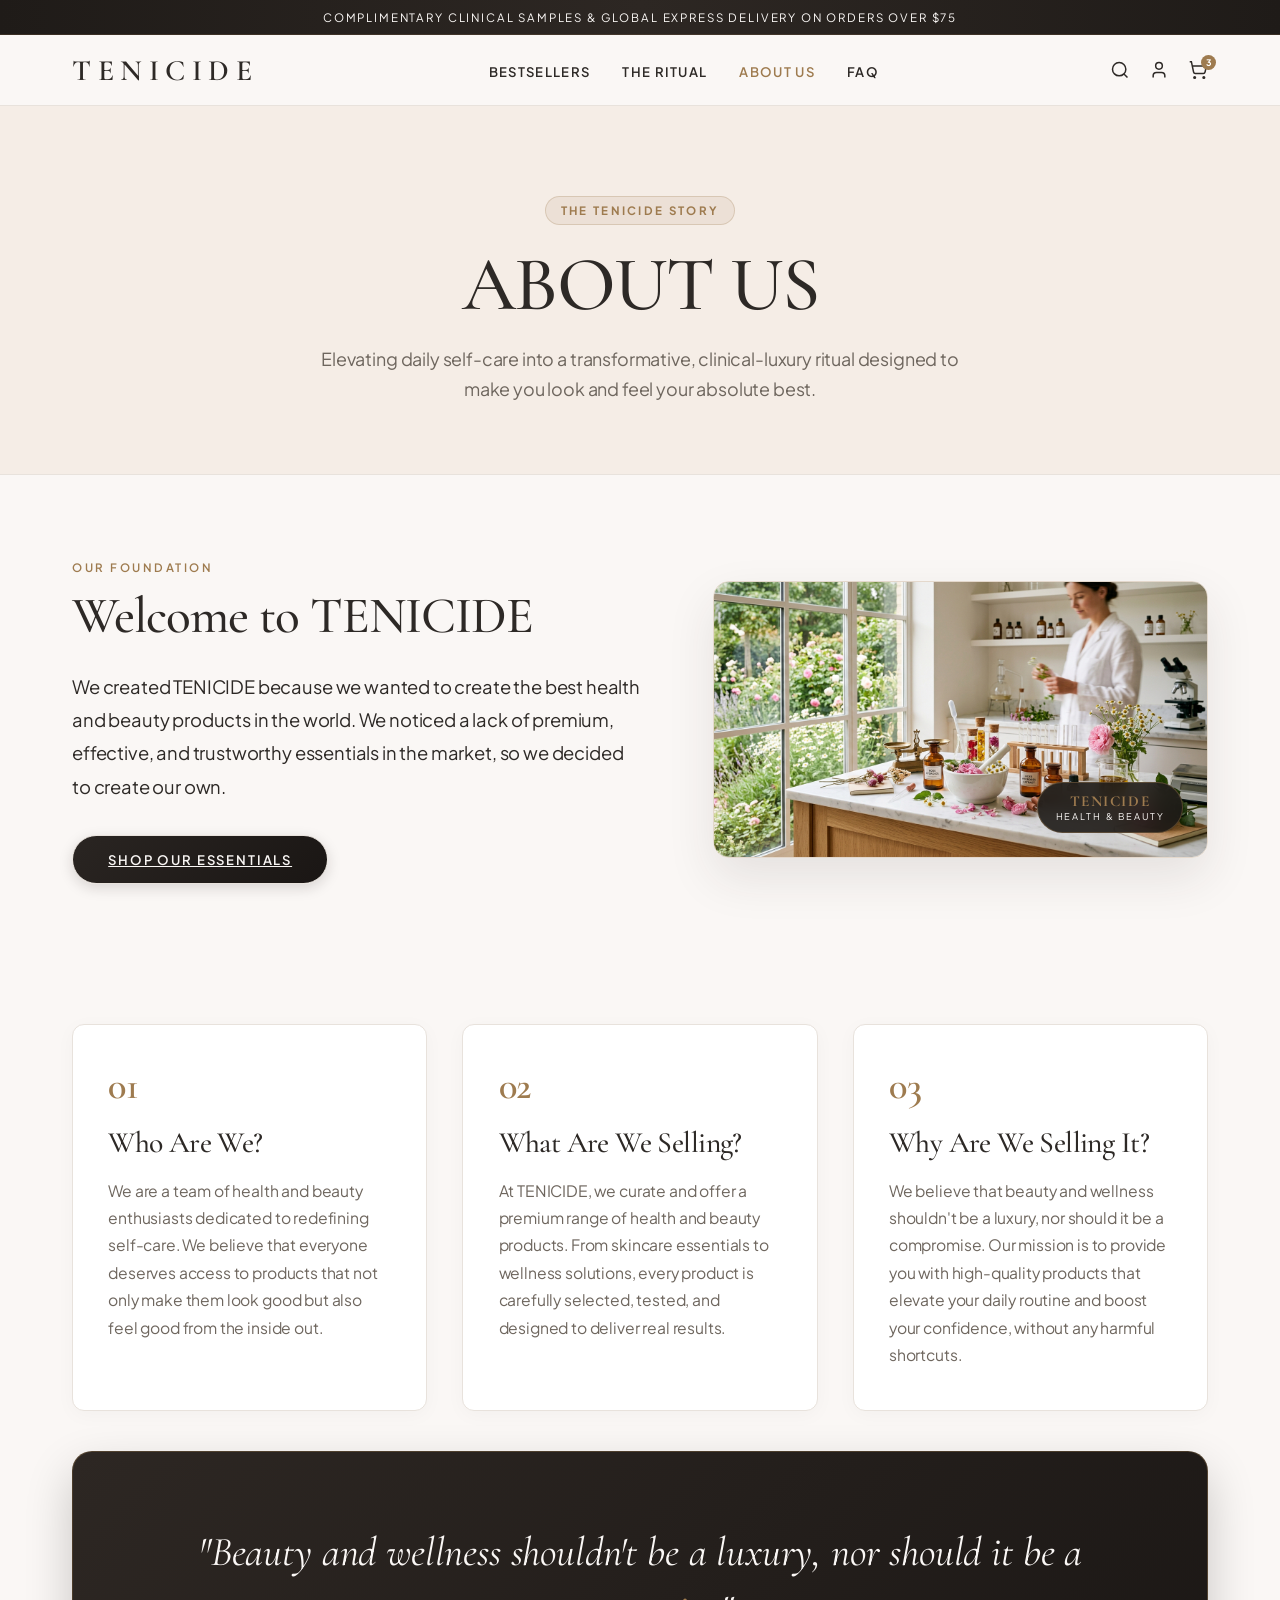
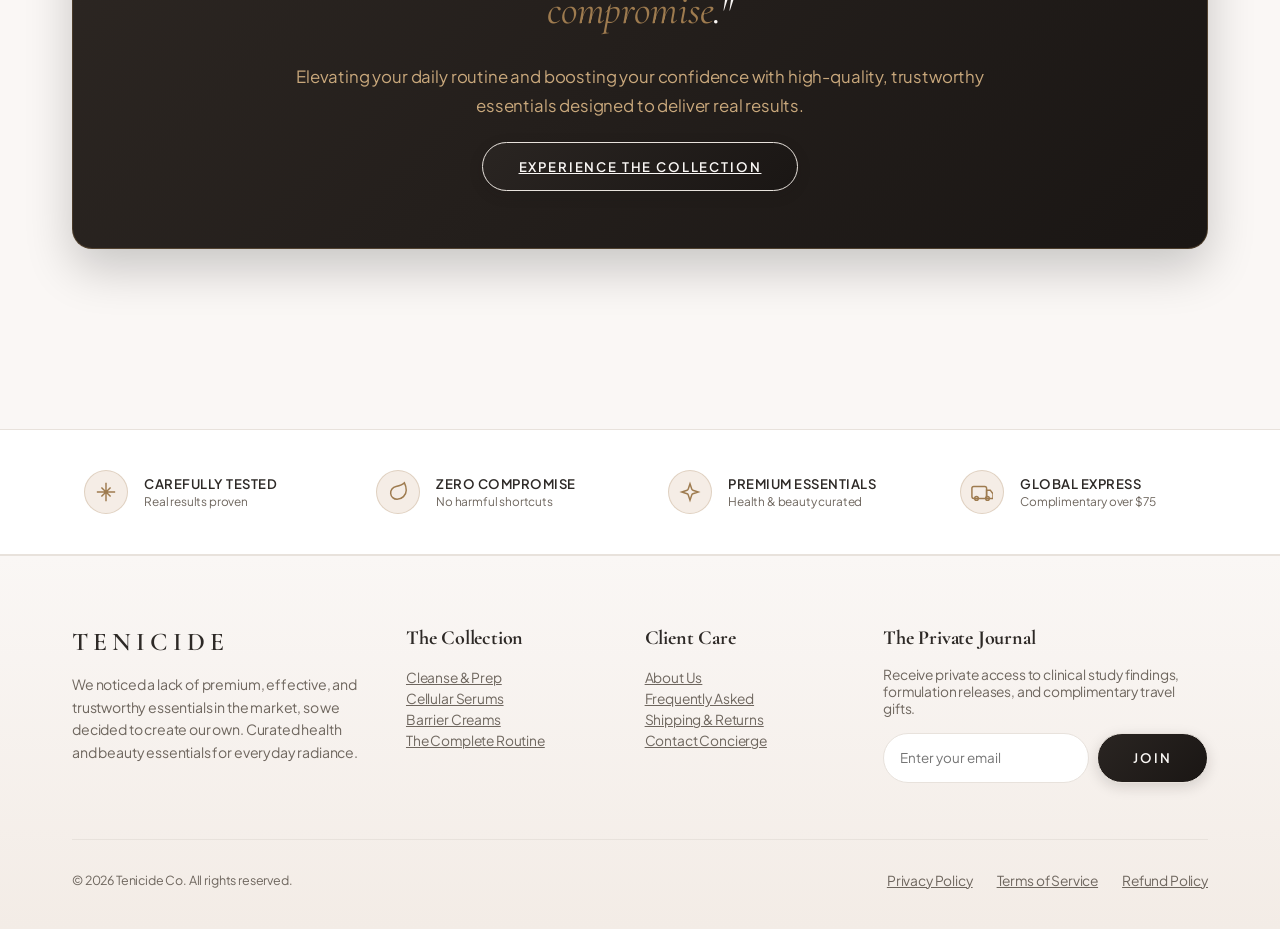
==== about.html @ ae8aa33f "feat: add dedicated About Us page and update all site links to route to About Us" ====
<!DOCTYPE html>
<html lang="en">
<head>
  <meta charset="UTF-8">
  <meta name="viewport" content="width=device-width, initial-scale=1.0">
  <title>About Us | TENICIDE - Clinical &amp; Luxury Skincare</title>
  <link rel="preconnect" href="https://fonts.googleapis.com">
  <link rel="preconnect" href="https://fonts.gstatic.com" crossorigin>
  <link href="https://fonts.googleapis.com/css2?family=Cormorant+Garamond:ital,wght@0,300;0,400;0,500;0,600;0,700;1,400;1,600&family=Plus+Jakarta+Sans:wght@300;400;500;600;700&display=swap" rel="stylesheet">
  <link rel="stylesheet" href="assets/luxury-skin-beauty.css">
  <style>
    *, *::before, *::after { box-sizing: border-box; margin: 0; }
    body { font-family: var(--lx-font-body); color: var(--lx-text-primary); background: #FAF7F5; -webkit-font-smoothing: antialiased; }
    .page-width { max-width: 1200px; margin: 0 auto; padding: 0 2rem; }
    .text-center { text-align: center; }

    /* Announcement */
    .announcement { background: linear-gradient(90deg, #1F1B18 0%, #2D2723 50%, #1F1B18 100%); color: #FAF7F5; text-align: center; font-family: var(--lx-font-body); font-size: 0.72rem; letter-spacing: 0.16em; text-transform: uppercase; padding: 0.6rem 1rem; border-bottom: 1px solid rgba(158,123,79,0.2); }

    /* Header */
    .header { background: rgba(250,247,245,0.98); backdrop-filter: blur(12px); border-bottom: 1px solid var(--lx-border-subtle); padding: 1.1rem 0; position: sticky; top: 0; z-index: 100; }
    .header__inner { display: flex; justify-content: space-between; align-items: center; }
    .header__logo { font-family: var(--lx-font-heading); font-size: 1.85rem; font-weight: 600; letter-spacing: 0.22em; color: var(--lx-text-primary); text-decoration: none; }
    .header__nav { display: flex; gap: 2rem; list-style: none; padding: 0; }
    .header__link { font-family: var(--lx-font-body); font-size: 0.82rem; font-weight: 600; letter-spacing: 0.1em; text-transform: uppercase; color: var(--lx-text-primary); text-decoration: none; transition: color 0.2s; }
    .header__link:hover, .header__link.active { color: var(--lx-gold-primary); }
    .header__icons { display: flex; align-items: center; gap: 1.2rem; }
    .icon-btn { background: none; border: none; cursor: pointer; color: var(--lx-text-primary); display: flex; align-items: center; position: relative; }
    .cart-count { position: absolute; top: -5px; right: -8px; background: var(--lx-gold-primary); color: #fff; font-size: 9px; font-weight: 700; width: 15px; height: 15px; border-radius: 50%; display: flex; align-items: center; justify-content: center; }

    /* Page Hero */
    .about-hero { background: #F5EDE6; padding: 90px 0 70px; border-bottom: 1px solid var(--lx-border-subtle); text-align: center; }
    .about-hero__kicker { display: inline-flex; align-items: center; gap: 0.5rem; padding: 0.35rem 0.95rem; background: rgba(158,123,79,0.1); border: 1px solid rgba(158,123,79,0.25); border-radius: 9999px; margin-bottom: 1.25rem; }
    .about-hero__kicker-text { font-family: var(--lx-font-body); font-size: 0.72rem; font-weight: 700; letter-spacing: 0.2em; text-transform: uppercase; color: var(--lx-gold-primary); }
    .about-hero__title { font-family: var(--lx-font-heading); font-size: clamp(3rem, 6vw, 4.8rem); font-weight: 500; letter-spacing: 0.04em; text-transform: uppercase; color: var(--lx-text-primary); line-height: 1.05; margin-bottom: 1.2rem; }
    .about-hero__sub { font-family: var(--lx-font-body); font-size: 1.12rem; line-height: 1.65; color: var(--lx-text-secondary); max-width: 680px; margin: 0 auto; }

    /* Welcome Section */
    .welcome-section { padding: 80px 0; background: #FAF7F5; }
    .welcome-grid { display: grid; grid-template-columns: 1.15fr 1fr; gap: 4.5rem; align-items: center; }
    .welcome__heading { font-family: var(--lx-font-heading); font-size: clamp(2.2rem, 4vw, 3.2rem); font-weight: 500; color: var(--lx-text-primary); margin-bottom: 1.5rem; line-height: 1.15; }
    .welcome__lead { font-family: var(--lx-font-body); font-size: 1.15rem; line-height: 1.8; color: var(--lx-text-primary); margin-bottom: 1.5rem; font-weight: 400; }
    .welcome__img-frame { border-radius: 16px; overflow: hidden; box-shadow: 0 20px 48px rgba(45,41,38,0.1); border: 1px solid rgba(158,123,79,0.25); position: relative; }
    .welcome__img { width: 100%; height: auto; display: block; object-fit: cover; }
    .welcome__badge { position: absolute; bottom: 1.5rem; right: 1.5rem; background: rgba(31,27,24,0.9); backdrop-filter: blur(8px); color: #FAF7F5; padding: 0.6rem 1.1rem; border-radius: 9999px; border: 1px solid rgba(158,123,79,0.4); text-align: center; }
    .welcome__badge-title { font-family: var(--lx-font-heading); font-size: 0.95rem; font-weight: 700; color: var(--lx-gold-primary); letter-spacing: 0.1em; }
    .welcome__badge-sub { font-size: 0.58rem; letter-spacing: 0.2em; text-transform: uppercase; }

    /* Core Story Pillars */
    .story-section { padding: 60px 0 90px; background: #FAF7F5; }
    .story-cards { display: grid; grid-template-columns: repeat(3, 1fr); gap: 2.2rem; }
    .story-card { background: #FFFFFF; border: 1px solid var(--lx-border-subtle); border-radius: 12px; padding: 2.6rem 2.2rem; box-shadow: 0 4px 20px rgba(45,41,38,0.03); transition: all 0.35s cubic-bezier(0.16,1,0.3,1); display: flex; flex-direction: column; }
    .story-card:hover { transform: translateY(-6px); box-shadow: 0 16px 36px rgba(45,41,38,0.08); border-color: rgba(158,123,79,0.4); }
    .story-card__num { font-family: var(--lx-font-heading); font-size: 2.4rem; font-weight: 600; color: var(--lx-gold-primary); line-height: 1; margin-bottom: 1.25rem; }
    .story-card__title { font-family: var(--lx-font-heading); font-size: 1.85rem; font-weight: 500; color: var(--lx-text-primary); margin-bottom: 1rem; line-height: 1.2; }
    .story-card__body { font-family: var(--lx-font-body); font-size: 0.98rem; line-height: 1.75; color: var(--lx-text-secondary); flex-grow: 1; }

    /* Mission Statement Banner */
    .mission-banner { background: linear-gradient(135deg, #2D2723 0%, #1A1614 100%); color: #FAF7F5; padding: 4.5rem 3rem; border-radius: 20px; border: 1px solid rgba(158,123,79,0.35); box-shadow: 0 20px 48px rgba(0,0,0,0.2); margin: 40px auto 90px; max-width: 1200px; text-align: center; }
    .mission-banner__quote { font-family: var(--lx-font-heading); font-size: clamp(1.8rem, 3.2vw, 2.6rem); font-style: italic; line-height: 1.4; color: #FAF7F5; margin-bottom: 1.5rem; max-width: 900px; margin-left: auto; margin-right: auto; }
    .mission-banner__quote span { color: var(--lx-gold-primary); }
    .mission-banner__desc { font-family: var(--lx-font-body); font-size: 1.05rem; line-height: 1.7; color: #C9A87C; max-width: 750px; margin: 0 auto 2.2rem; }

    /* Trust Section */
    .trust-section { background: #FFF; border-top: 1px solid var(--lx-border-subtle); border-bottom: 1px solid var(--lx-border-subtle); padding: 32px 0; }
    .trust-grid { display: grid; grid-template-columns: repeat(4, 1fr); gap: 2rem; }
    .trust-item { display: flex; align-items: center; gap: 1rem; padding: 0.5rem 0.75rem; }
    .trust-icon { flex-shrink: 0; width: 44px; height: 44px; border-radius: 50%; background: var(--lx-bg-blush); border: 1px solid rgba(158,123,79,0.25); display: flex; align-items: center; justify-content: center; color: var(--lx-gold-primary); }
    .trust-title { font-family: var(--lx-font-body); font-size: 0.82rem; font-weight: 600; letter-spacing: 0.04em; text-transform: uppercase; color: var(--lx-text-primary); margin: 0 0 0.15rem; }
    .trust-sub { font-family: var(--lx-font-body); font-size: 0.74rem; color: var(--lx-text-secondary); margin: 0; line-height: 1.35; }

    /* Footer */
    .site-footer { background: linear-gradient(180deg, #FAF7F5 0%, #F3ECE6 100%); border-top: 1px solid var(--lx-border-subtle); padding: 70px 0 40px; }
    .footer-grid { display: grid; grid-template-columns: 1.5fr 1fr 1fr 1.5fr; gap: 3rem; margin-bottom: 3.5rem; }
    .footer-bottom { border-top: 1px solid var(--lx-border-subtle); padding-top: 2rem; display: flex; justify-content: space-between; align-items: center; font-size: 0.78rem; color: var(--lx-text-secondary); }

    @media (max-width: 989px) {
      .welcome-grid { grid-template-columns: 1fr; gap: 2.5rem; }
      .story-cards { grid-template-columns: 1fr; }
      .trust-grid { grid-template-columns: repeat(2, 1fr); }
      .footer-grid { grid-template-columns: 1fr 1fr; }
      .mission-banner { padding: 3rem 1.5rem; }
    }
  </style>
</head>
<body>
  <!-- Announcement -->
  <div class="announcement">Complimentary Clinical Samples &amp; Global Express Delivery on Orders Over $75</div>

  <!-- Header -->
  <header class="header">
    <div class="page-width header__inner">
      <a href="/" class="header__logo">TENICIDE</a>
      <ul class="header__nav">
        <li><a href="/#view-homepage" class="header__link">Bestsellers</a></li>
        <li><a href="/#view-homepage" class="header__link">The Ritual</a></li>
        <li><a href="/about" class="header__link active">About Us</a></li>
        <li><a href="/#view-faq" class="header__link">FAQ</a></li>
      </ul>
      <div class="header__icons">
        <a href="/" class="icon-btn" title="Search"><svg width="20" height="20" viewBox="0 0 24 24" fill="none" stroke="currentColor" stroke-width="1.8"><circle cx="11" cy="11" r="8"/><path d="m21 21-4.3-4.3"/></svg></a>
        <a href="/" class="icon-btn" title="Account"><svg width="20" height="20" viewBox="0 0 24 24" fill="none" stroke="currentColor" stroke-width="1.8"><path d="M19 21v-2a4 4 0 0 0-4-4H9a4 4 0 0 0-4 4v2"/><circle cx="12" cy="7" r="4"/></svg></a>
        <a href="/" class="icon-btn" title="Cart"><svg width="20" height="20" viewBox="0 0 24 24" fill="none" stroke="currentColor" stroke-width="1.8"><circle cx="8" cy="21" r="1"/><circle cx="19" cy="21" r="1"/><path d="M2.05 2.05h2l2.66 12.42a2 2 0 0 0 2 1.58h9.78a2 2 0 0 0 1.95-1.57l1.65-7.43H5.12"/></svg><span class="cart-count">3</span></a>
      </div>
    </div>
  </header>

  <main>
    <!-- Hero Section -->
    <section class="about-hero">
      <div class="page-width">
        <div class="about-hero__kicker">
          <span class="about-hero__kicker-text">The Tenicide Story</span>
        </div>
        <h1 class="about-hero__title">ABOUT US</h1>
        <p class="about-hero__sub">Elevating daily self-care into a transformative, clinical-luxury ritual designed to make you look and feel your absolute best.</p>
      </div>
    </section>

    <!-- Welcome Section -->
    <section class="welcome-section">
      <div class="page-width">
        <div class="welcome-grid">
          <div>
            <span class="luxury-kicker" style="margin-bottom:0.8rem;">OUR FOUNDATION</span>
            <h2 class="welcome__heading">Welcome to TENICIDE</h2>
            <p class="welcome__lead">We created TENICIDE because we wanted to create the best health and beauty products in the world. We noticed a lack of premium, effective, and trustworthy essentials in the market, so we decided to create our own.</p>
            <div style="display:flex;gap:1rem;margin-top:2rem;">
              <a href="/#view-homepage" class="button-primary">Shop Our Essentials</a>
            </div>
          </div>
          <div>
            <div class="welcome__img-frame">
              <img src="assets/editorial-about-story.jpg" alt="TENICIDE Botanical &amp; Health Formulation Lab" class="welcome__img">
              <div class="welcome__badge">
                <div class="welcome__badge-title">TENICIDE</div>
                <div class="welcome__badge-sub">HEALTH &amp; BEAUTY</div>
              </div>
            </div>
          </div>
        </div>
      </div>
    </section>

    <!-- 3 Core Questions Section: Who Are We, What Are We Selling, Why Are We Selling It -->
    <section class="story-section">
      <div class="page-width">
        <div class="story-cards">
          <!-- Card 1: Who Are We? -->
          <div class="story-card">
            <div class="story-card__num">01</div>
            <h2 class="story-card__title">Who Are We?</h2>
            <p class="story-card__body">We are a team of health and beauty enthusiasts dedicated to redefining self-care. We believe that everyone deserves access to products that not only make them look good but also feel good from the inside out.</p>
          </div>

          <!-- Card 2: What Are We Selling? -->
          <div class="story-card">
            <div class="story-card__num">02</div>
            <h2 class="story-card__title">What Are We Selling?</h2>
            <p class="story-card__body">At TENICIDE, we curate and offer a premium range of health and beauty products. From skincare essentials to wellness solutions, every product is carefully selected, tested, and designed to deliver real results.</p>
          </div>

          <!-- Card 3: Why Are We Selling It? -->
          <div class="story-card">
            <div class="story-card__num">03</div>
            <h2 class="story-card__title">Why Are We Selling It?</h2>
            <p class="story-card__body">We believe that beauty and wellness shouldn't be a luxury, nor should it be a compromise. Our mission is to provide you with high-quality products that elevate your daily routine and boost your confidence, without any harmful shortcuts.</p>
          </div>
        </div>

        <!-- Mission Banner -->
        <div class="mission-banner">
          <blockquote class="mission-banner__quote">"Beauty and wellness shouldn't be a luxury, nor should it be a <span>compromise</span>."</blockquote>
          <p class="mission-banner__desc">Elevating your daily routine and boosting your confidence with high-quality, trustworthy essentials designed to deliver real results.</p>
          <a href="/#view-homepage" class="button-primary">Experience The Collection</a>
        </div>
      </div>
    </section>

    <!-- Trust Badges -->
    <section class="trust-section">
      <div class="page-width">
        <div class="trust-grid">
          <div class="trust-item"><div class="trust-icon"><svg width="22" height="22" viewBox="0 0 24 24" fill="none" stroke="currentColor" stroke-width="1.6"><path d="M12 2v20M2 12h20M7 7l10 10M17 7L7 17"/></svg></div><div><h4 class="trust-title">Carefully Tested</h4><p class="trust-sub">Real results proven</p></div></div>
          <div class="trust-item"><div class="trust-icon"><svg width="22" height="22" viewBox="0 0 24 24" fill="none" stroke="currentColor" stroke-width="1.6"><path d="M11 20A7 7 0 0 1 9.8 6.1C15.5 5 17 4.48 19 2c1 2 2 4.18 2 8 0 5.5-4.78 10-10 10Z"/></svg></div><div><h4 class="trust-title">Zero Compromise</h4><p class="trust-sub">No harmful shortcuts</p></div></div>
          <div class="trust-item"><div class="trust-icon"><svg width="22" height="22" viewBox="0 0 24 24" fill="none" stroke="currentColor" stroke-width="1.6"><path d="m12 3-1.912 5.813a2 2 0 0 1-1.275 1.275L3 12l5.813 1.912a2 2 0 0 1 1.275 1.275L12 21l1.912-5.813a2 2 0 0 1 1.275-1.275L21 12l-5.813-1.912a2 2 0 0 1-1.275-1.275L12 3Z"/></svg></div><div><h4 class="trust-title">Premium Essentials</h4><p class="trust-sub">Health &amp; beauty curated</p></div></div>
          <div class="trust-item"><div class="trust-icon"><svg width="22" height="22" viewBox="0 0 24 24" fill="none" stroke="currentColor" stroke-width="1.6"><rect width="16" height="13" x="1" y="6" rx="2"/><path d="M17 10h4l3 4v5h-7v-9z"/><circle cx="6" cy="19" r="2"/><circle cx="18" cy="19" r="2"/></svg></div><div><h4 class="trust-title">Global Express</h4><p class="trust-sub">Complimentary over $75</p></div></div>
        </div>
      </div>
    </section>
  </main>

  <!-- Footer -->
  <footer class="site-footer">
    <div class="page-width">
      <div class="footer-grid">
        <div>
          <span style="font-family:var(--lx-font-heading);font-size:1.6rem;letter-spacing:0.2em;font-weight:600;color:var(--lx-text-primary);">TENICIDE</span>
          <p style="font-size:0.88rem;color:var(--lx-text-secondary);line-height:1.6;margin-top:1rem;">We noticed a lack of premium, effective, and trustworthy essentials in the market, so we decided to create our own. Curated health and beauty essentials for everyday radiance.</p>
        </div>
        <div>
          <h4 class="footer__heading">The Collection</h4>
          <p><a href="/#view-homepage" class="footer__link">Cleanse &amp; Prep</a></p>
          <p><a href="/#view-homepage" class="footer__link">Cellular Serums</a></p>
          <p><a href="/#view-homepage" class="footer__link">Barrier Creams</a></p>
          <p><a href="/#view-homepage" class="footer__link">The Complete Routine</a></p>
        </div>
        <div>
          <h4 class="footer__heading">Client Care</h4>
          <p><a href="/about" class="footer__link">About Us</a></p>
          <p><a href="/#view-faq" class="footer__link">Frequently Asked</a></p>
          <p><a href="/#view-faq" class="footer__link">Shipping &amp; Returns</a></p>
          <p><a href="/#view-faq" class="footer__link">Contact Concierge</a></p>
        </div>
        <div>
          <h4 class="footer__heading">The Private Journal</h4>
          <p style="font-size:0.86rem;color:var(--lx-text-secondary);margin-bottom:1rem;">Receive private access to clinical study findings, formulation releases, and complimentary travel gifts.</p>
          <div style="display:flex;gap:0.5rem;">
            <input type="email" placeholder="Enter your email" style="padding:0.75rem 1rem;border:1px solid var(--lx-border-subtle);border-radius:9999px;flex-grow:1;font-family:var(--lx-font-body);font-size:0.84rem;background:#fff;">
            <button class="button-primary" style="padding:0.75rem 1.4rem;">Join</button>
          </div>
        </div>
      </div>
      <div class="footer-bottom">
        <div>&copy; 2026 Tenicide Co. All rights reserved.</div>
        <div style="display:flex;gap:1.5rem;">
          <a href="#" class="footer__link">Privacy Policy</a>
          <a href="#" class="footer__link">Terms of Service</a>
          <a href="#" class="footer__link">Refund Policy</a>
        </div>
      </div>
    </div>
  </footer>
</body>
</html>
---- assets/luxury-skin-beauty.css ----
/* ==========================================================================
   TENICIDE LUXURY SKIN & BEAUTY DESIGN SYSTEM
   Inspired by SkinCeuticals, Augustinus Bader & Huda Beauty
   ========================================================================== */

@import url('https://fonts.googleapis.com/css2?family=Cormorant+Garamond:ital,wght@0,300;0,400;0,500;0,600;0,700;1,400;1,600&family=Plus+Jakarta+Sans:wght@300;400;500;600;700&display=swap');

:root {
  /* Luxury Color Palette Tokens */
  --lx-bg-cream: #FAF7F5;
  --lx-bg-surface: #FFFFFF;
  --lx-bg-blush: #F5EDE6;
  --lx-bg-dark: #1F1B18;
  --lx-text-primary: #2D2926;
  --lx-text-secondary: #6E665E;
  --lx-text-muted: #9E948C;
  --lx-text-light: #FDFBF7;
  
  /* Gold & Metallic Accents */
  --lx-gold-primary: #9E7B4F;
  --lx-gold-light: #C9A87C;
  --lx-gold-glow: rgba(179, 143, 95, 0.18);
  --lx-gold-border: rgba(158, 123, 79, 0.24);
  --lx-rose-accent: #D4A89A;
  --lx-rose-soft: #F2E4DE;
  
  /* Borders & Dividers */
  --lx-border-subtle: #E8E2DC;
  --lx-border-divider: rgba(45, 41, 38, 0.08);
  
  /* Radii & Shadows */
  --lx-radius-sm: 4px;
  --lx-radius-md: 8px;
  --lx-radius-lg: 16px;
  --lx-radius-pill: 9999px;
  --lx-shadow-subtle: 0 4px 20px rgba(45, 41, 38, 0.04);
  --lx-shadow-hover: 0 12px 36px rgba(45, 41, 38, 0.08);
  --lx-shadow-gold: 0 8px 24px rgba(158, 123, 79, 0.15);

  /* Typography */
  --lx-font-heading: 'Cormorant Garamond', Garamond, Georgia, serif;
  --lx-font-body: 'Plus Jakarta Sans', -apple-system, BlinkMacSystemFont, 'Segoe UI', Roboto, sans-serif;
  
  /* Transitions */
  --lx-transition: all 0.35s cubic-bezier(0.16, 1, 0.3, 1);
}

/* Base Body Overrides for Luxury Feel */
body {
  background-color: var(--lx-bg-cream) !important;
  color: var(--lx-text-primary) !important;
  font-family: var(--lx-font-body) !important;
  -webkit-font-smoothing: antialiased;
  -moz-osx-font-smoothing: grayscale;
  letter-spacing: -0.01em;
}

/* Headings Typography */
h1, h2, h3, .h1, .h2, .h3,
.luxury-heading,
.header__heading,
.product-card__title,
.featured-collection__title,
.hero__heading {
  font-family: var(--lx-font-heading) !important;
  font-weight: 500 !important;
  letter-spacing: -0.02em !important;
  color: var(--lx-text-primary);
}

/* Elegant Subheading / Kicker / Overline */
.luxury-kicker,
.kicker,
.subheading-luxury {
  font-family: var(--lx-font-body);
  font-size: 0.72rem;
  font-weight: 600;
  text-transform: uppercase;
  letter-spacing: 0.22em;
  color: var(--lx-gold-primary);
  display: inline-block;
  margin-bottom: 0.85rem;
}

/* Primary Luxury Buttons */
.button-primary,
.button--primary,
.btn-primary,
button.button:not(.button-secondary):not(.button-tertiary) {
  background: linear-gradient(135deg, #2A2522 0%, #1A1614 100%) !important;
  color: #FAF7F5 !important;
  border: 1px solid var(--lx-border-subtle) !important;
  border-radius: var(--lx-radius-pill) !important;
  font-family: var(--lx-font-body) !important;
  font-size: 0.82rem !important;
  font-weight: 600 !important;
  letter-spacing: 0.14em !important;
  text-transform: uppercase !important;
  padding: 0.95rem 2.2rem !important;
  transition: var(--lx-transition) !important;
  box-shadow: 0 4px 14px rgba(26, 22, 20, 0.15) !important;
}

.button-primary:hover,
.button--primary:hover,
.btn-primary:hover,
button.button:not(.button-secondary):not(.button-tertiary):hover {
  background: linear-gradient(135deg, var(--lx-gold-primary) 0%, #7E5F3B 100%) !important;
  color: #FFFFFF !important;
  border-color: var(--lx-gold-primary) !important;
  transform: translateY(-2px);
  box-shadow: var(--lx-shadow-gold) !important;
}

/* Secondary Gold Outline Buttons */
.button-secondary,
.button--secondary,
.btn-secondary {
  background: transparent !important;
  color: var(--lx-text-primary) !important;
  border: 1px solid var(--lx-gold-primary) !important;
  border-radius: var(--lx-radius-pill) !important;
  font-family: var(--lx-font-body) !important;
  font-size: 0.82rem !important;
  font-weight: 600 !important;
  letter-spacing: 0.14em !important;
  text-transform: uppercase !important;
  padding: 0.95rem 2.2rem !important;
  transition: var(--lx-transition) !important;
}

.button-secondary:hover,
.button--secondary:hover,
.btn-secondary:hover {
  background: var(--lx-gold-primary) !important;
  color: #FFFFFF !important;
  transform: translateY(-2px);
  box-shadow: var(--lx-shadow-gold) !important;
}

/* Header Elevation */
header-component,
.header {
  background-color: rgba(250, 247, 245, 0.96) !important;
  backdrop-filter: blur(12px) !important;
  -webkit-backdrop-filter: blur(12px) !important;
  border-bottom: 1px solid var(--lx-border-subtle) !important;
  transition: var(--lx-transition);
}

.header__menu-item,
.menu-link {
  font-family: var(--lx-font-body) !important;
  font-size: 0.86rem !important;
  font-weight: 500 !important;
  letter-spacing: 0.05em !important;
  color: var(--lx-text-primary) !important;
  transition: var(--lx-transition) !important;
}

.header__menu-item:hover,
.menu-link:hover {
  color: var(--lx-gold-primary) !important;
}

/* Announcement Bar Luxury Styling */
.announcement-bar,
[id^="shopify-section-announcement"] {
  background: linear-gradient(90deg, #1F1B18 0%, #2D2723 50%, #1F1B18 100%) !important;
  color: #FAF7F5 !important;
  border-bottom: 1px solid rgba(179, 143, 95, 0.2) !important;
  font-family: var(--lx-font-body) !important;
  font-size: 0.74rem !important;
  letter-spacing: 0.16em !important;
  text-transform: uppercase !important;
  padding: 0.6rem 1rem !important;
}

.announcement-bar a {
  color: var(--lx-gold-light) !important;
  text-decoration: underline !important;
  text-underline-offset: 3px !important;
}

/* Global Container & Card Refinements */
.card,
.product-card,
.product-card-wrapper {
  border-radius: var(--lx-radius-md) !important;
  background-color: var(--lx-bg-surface);
  transition: var(--lx-transition);
}

/* Badges & Pills */
.badge,
.product-badge {
  font-family: var(--lx-font-body) !important;
  font-size: 0.68rem !important;
  font-weight: 600 !important;
  letter-spacing: 0.12em !important;
  text-transform: uppercase !important;
  border-radius: var(--lx-radius-pill) !important;
  padding: 0.35rem 0.85rem !important;
}

.badge--sale,
.badge[data-sale] {
  background-color: var(--lx-gold-primary) !important;
  color: #FFFFFF !important;
}

.badge--sold-out {
  background-color: var(--lx-bg-blush) !important;
  color: var(--lx-text-secondary) !important;
  border: 1px solid var(--lx-border-subtle) !important;
}

/* Star Rating Gold Accent */
.star-rating,
.rating-stars,
.luxury-stars {
  color: #C69237;
  letter-spacing: 2px;
  font-size: 0.95rem;
}

/* Footer Elevation */
footer,
.footer-section,
#shopify-section-footer {
  background: linear-gradient(180deg, #FAF7F5 0%, #F3ECE6 100%) !important;
  border-top: 1px solid var(--lx-border-subtle) !important;
  color: var(--lx-text-primary);
}

.footer__heading {
  font-family: var(--lx-font-heading) !important;
  font-size: 1.25rem !important;
  letter-spacing: -0.01em !important;
  color: var(--lx-text-primary) !important;
  margin-bottom: 1rem !important;
}

.footer__link {
  font-size: 0.86rem !important;
  color: var(--lx-text-secondary) !important;
  transition: var(--lx-transition) !important;
}

.footer__link:hover {
  color: var(--lx-gold-primary) !important;
  padding-left: 3px;
}

/* Editorial Glassmorphic Panels */
.glass-luxury-panel {
  background: rgba(255, 255, 255, 0.88);
  backdrop-filter: blur(16px);
  -webkit-backdrop-filter: blur(16px);
  border: 1px solid rgba(255, 255, 255, 0.7);
  box-shadow: var(--lx-shadow-subtle);
  border-radius: var(--lx-radius-lg);
}

/* Smooth Scroll Reveal Animations */
.fade-in-up {
  opacity: 0;
  transform: translateY(24px);
  transition: opacity 0.7s cubic-bezier(0.16, 1, 0.3, 1), transform 0.7s cubic-bezier(0.16, 1, 0.3, 1);
}

.fade-in-up.is-visible {
  opacity: 1;
  transform: translateY(0);
}
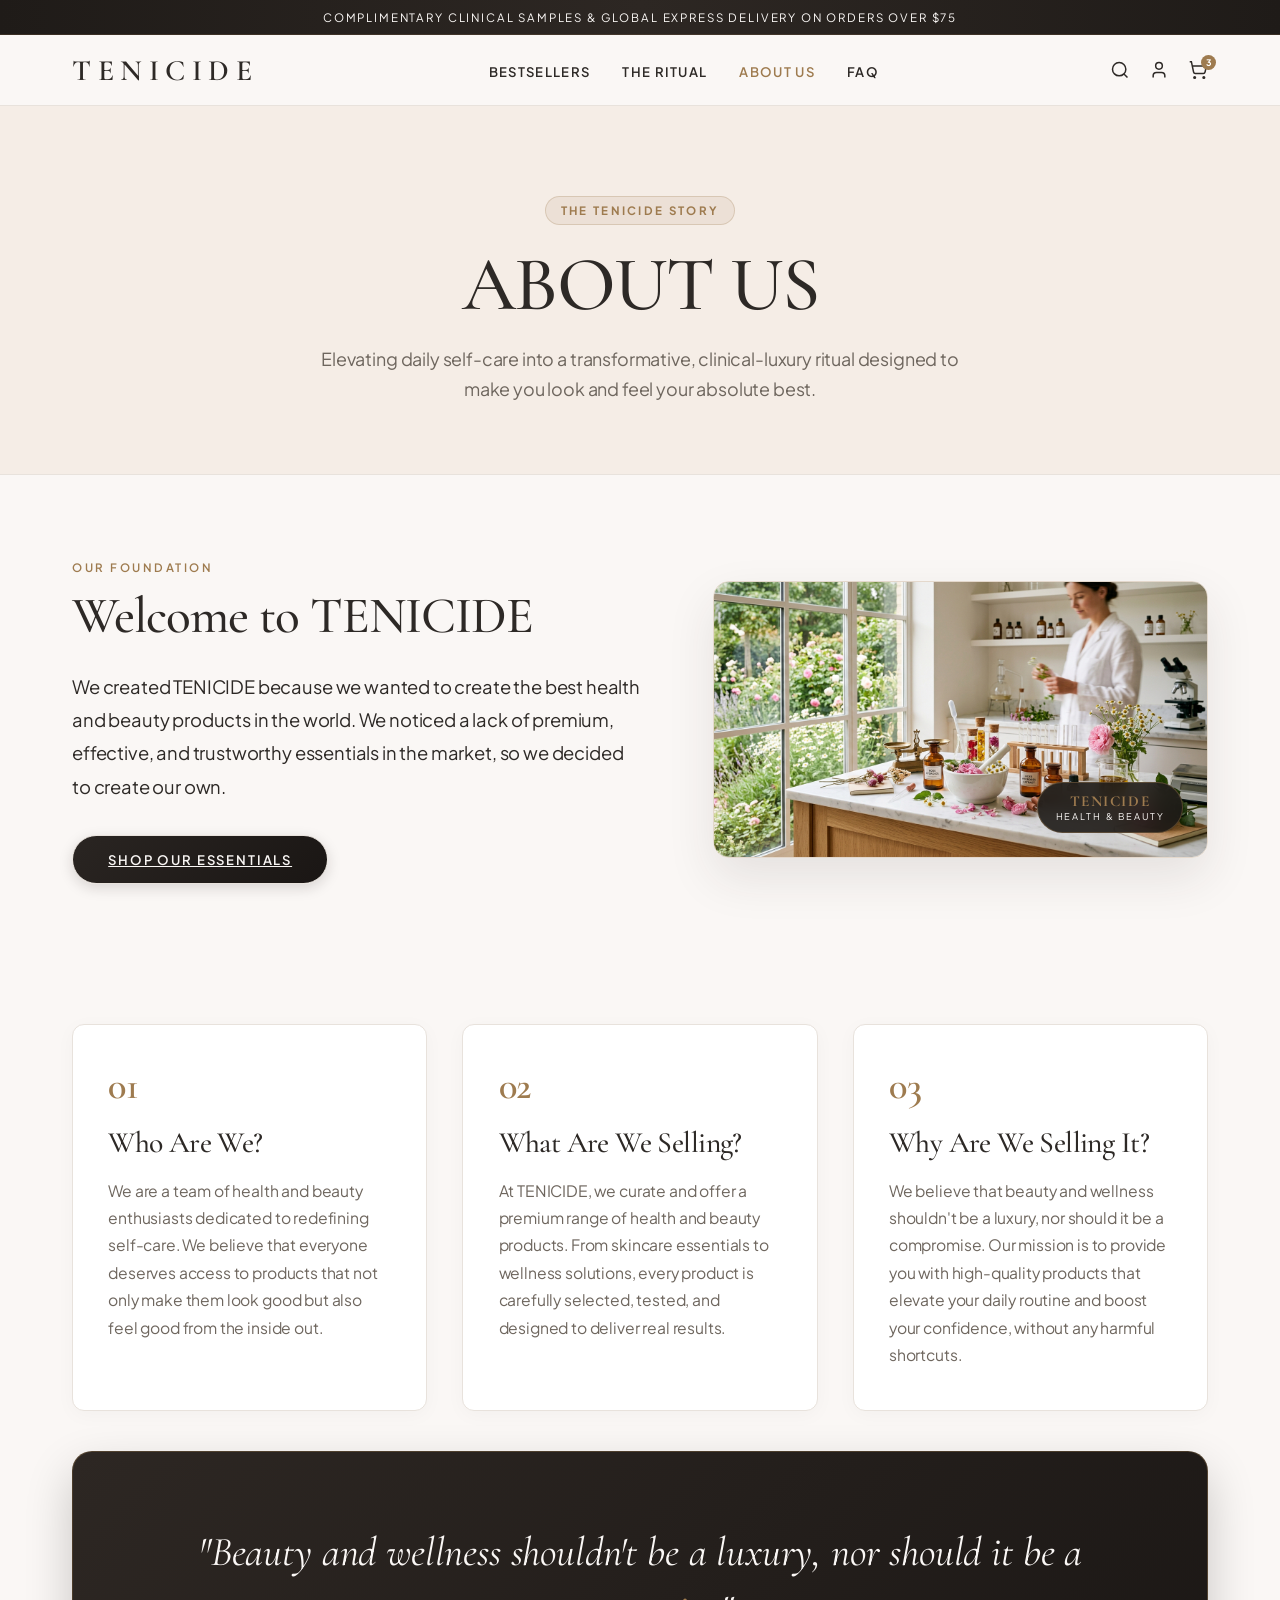
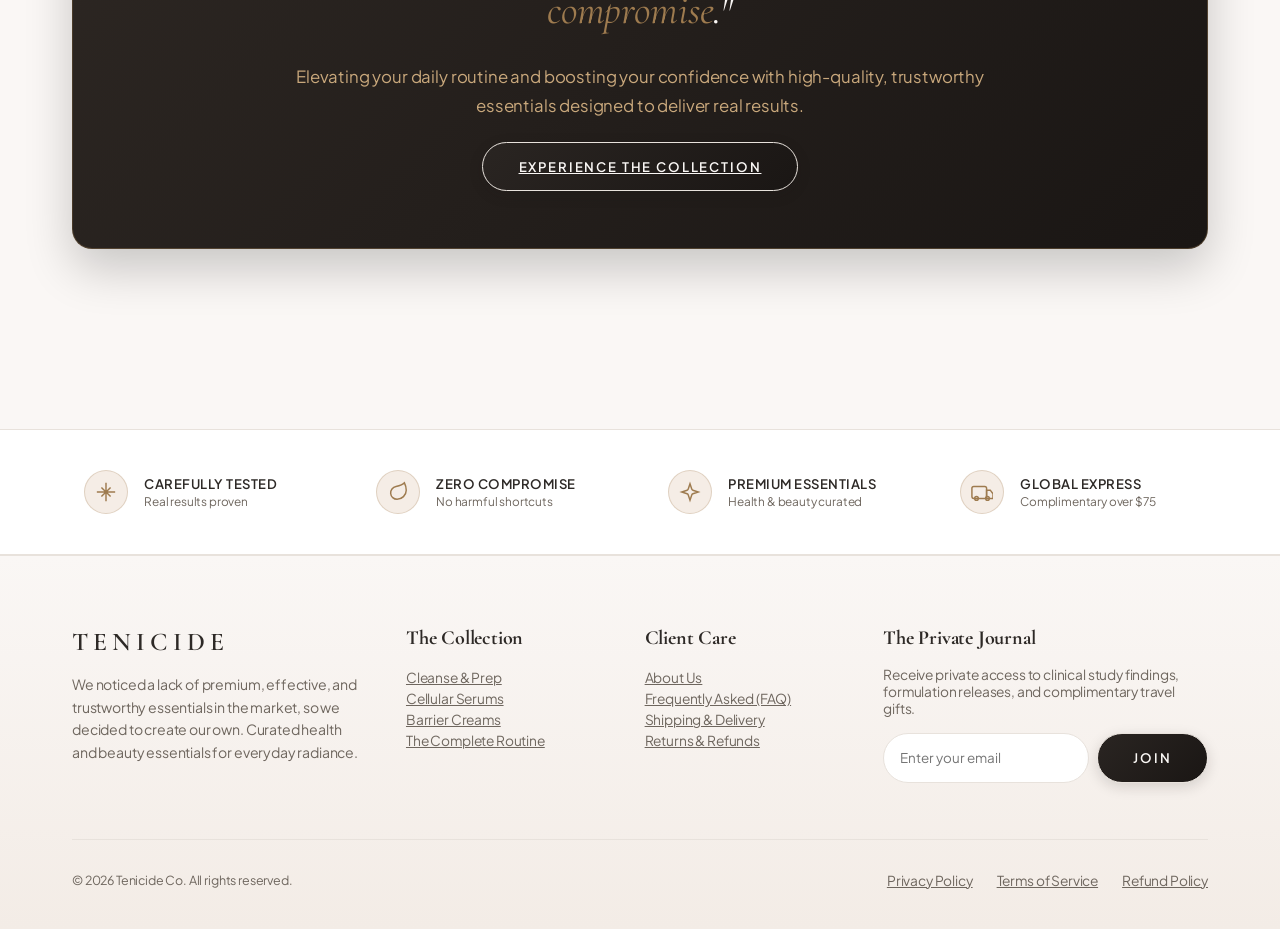
==== commit 839e31ec: "feat: add dedicated FAQ page with 12 questions and update all FAQ links across the site" ====
--- a/about.html
+++ b/about.html
@@ -95,7 +95,7 @@
         <li><a href="/#view-homepage" class="header__link">Bestsellers</a></li>
         <li><a href="/#view-homepage" class="header__link">The Ritual</a></li>
         <li><a href="/about" class="header__link active">About Us</a></li>
-        <li><a href="/#view-faq" class="header__link">FAQ</a></li>
+        <li><a href="/faq" class="header__link">FAQ</a></li>
       </ul>
       <div class="header__icons">
         <a href="/" class="icon-btn" title="Search"><svg width="20" height="20" viewBox="0 0 24 24" fill="none" stroke="currentColor" stroke-width="1.8"><circle cx="11" cy="11" r="8"/><path d="m21 21-4.3-4.3"/></svg></a>
@@ -208,9 +208,9 @@
         <div>
           <h4 class="footer__heading">Client Care</h4>
           <p><a href="/about" class="footer__link">About Us</a></p>
-          <p><a href="/#view-faq" class="footer__link">Frequently Asked</a></p>
-          <p><a href="/#view-faq" class="footer__link">Shipping &amp; Returns</a></p>
-          <p><a href="/#view-faq" class="footer__link">Contact Concierge</a></p>
+          <p><a href="/faq" class="footer__link">Frequently Asked (FAQ)</a></p>
+          <p><a href="/faq" class="footer__link">Shipping &amp; Delivery</a></p>
+          <p><a href="/faq" class="footer__link">Returns &amp; Refunds</a></p>
         </div>
         <div>
           <h4 class="footer__heading">The Private Journal</h4>
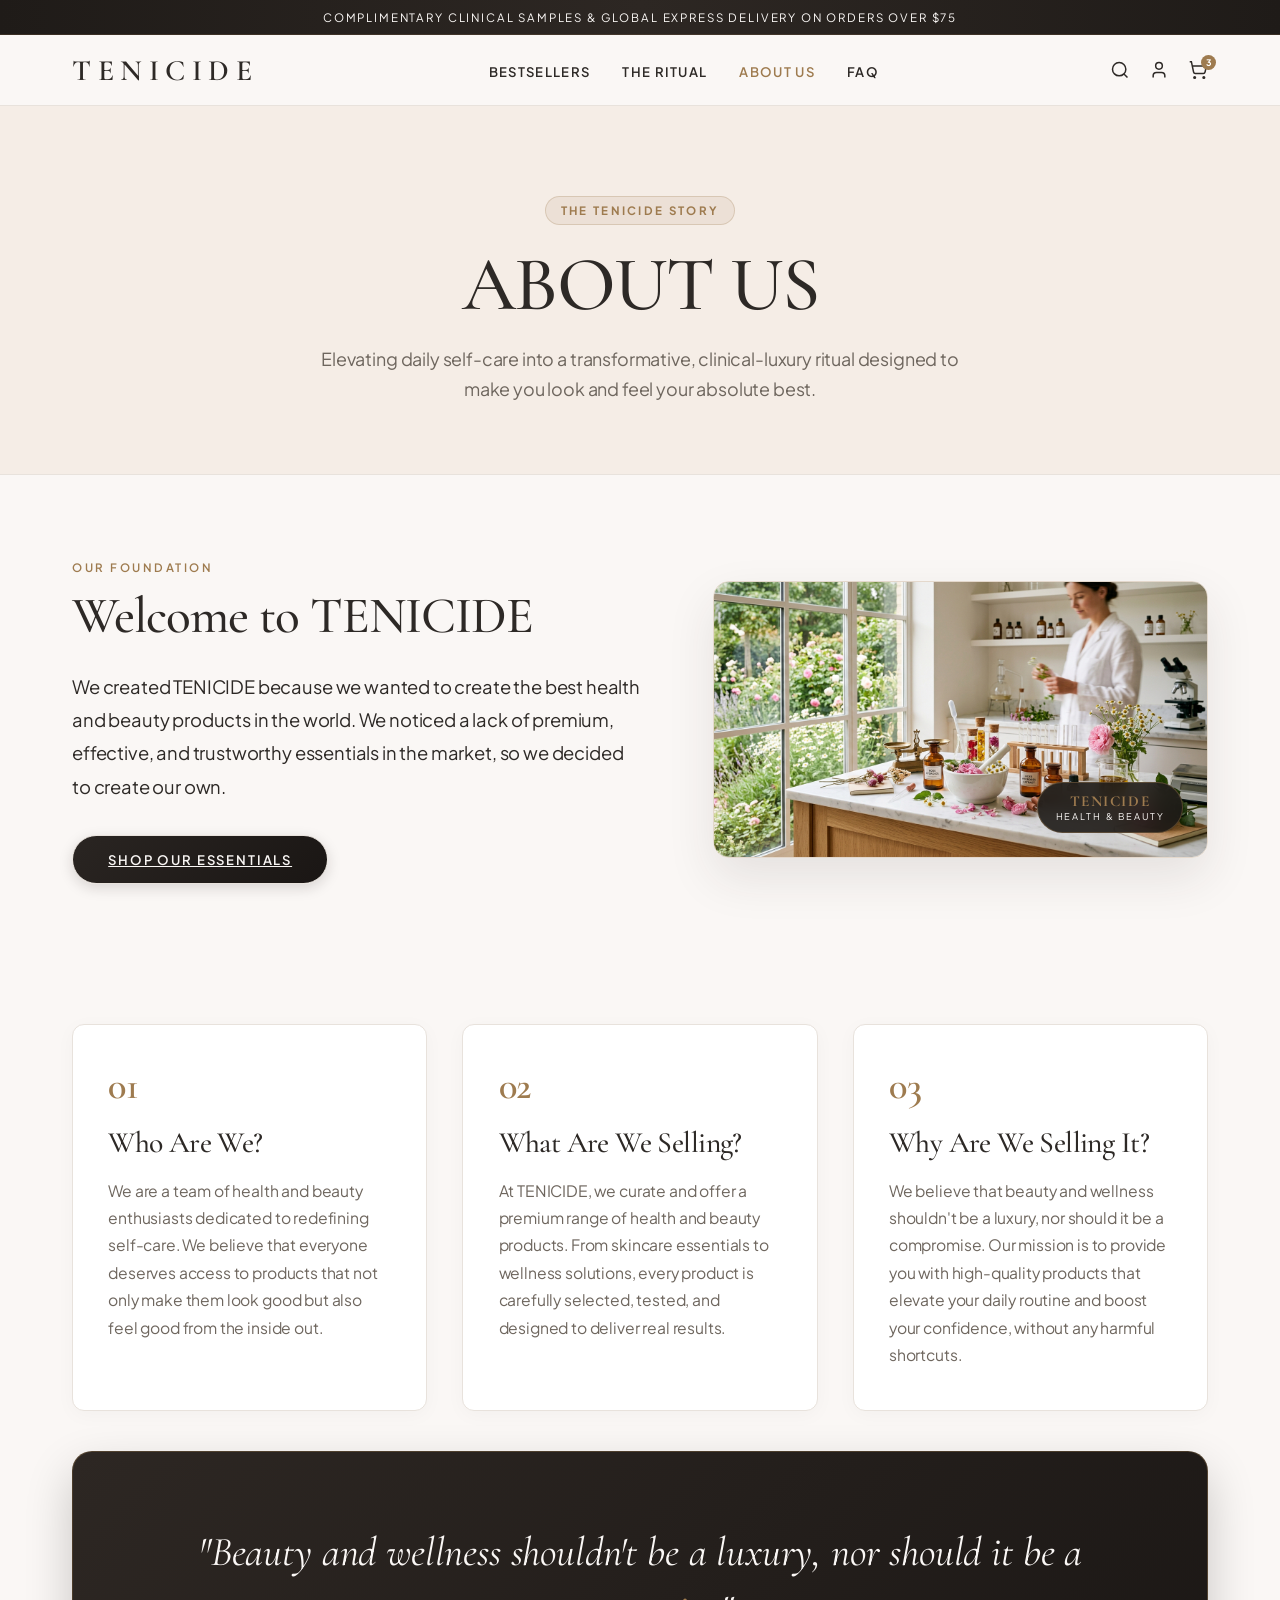
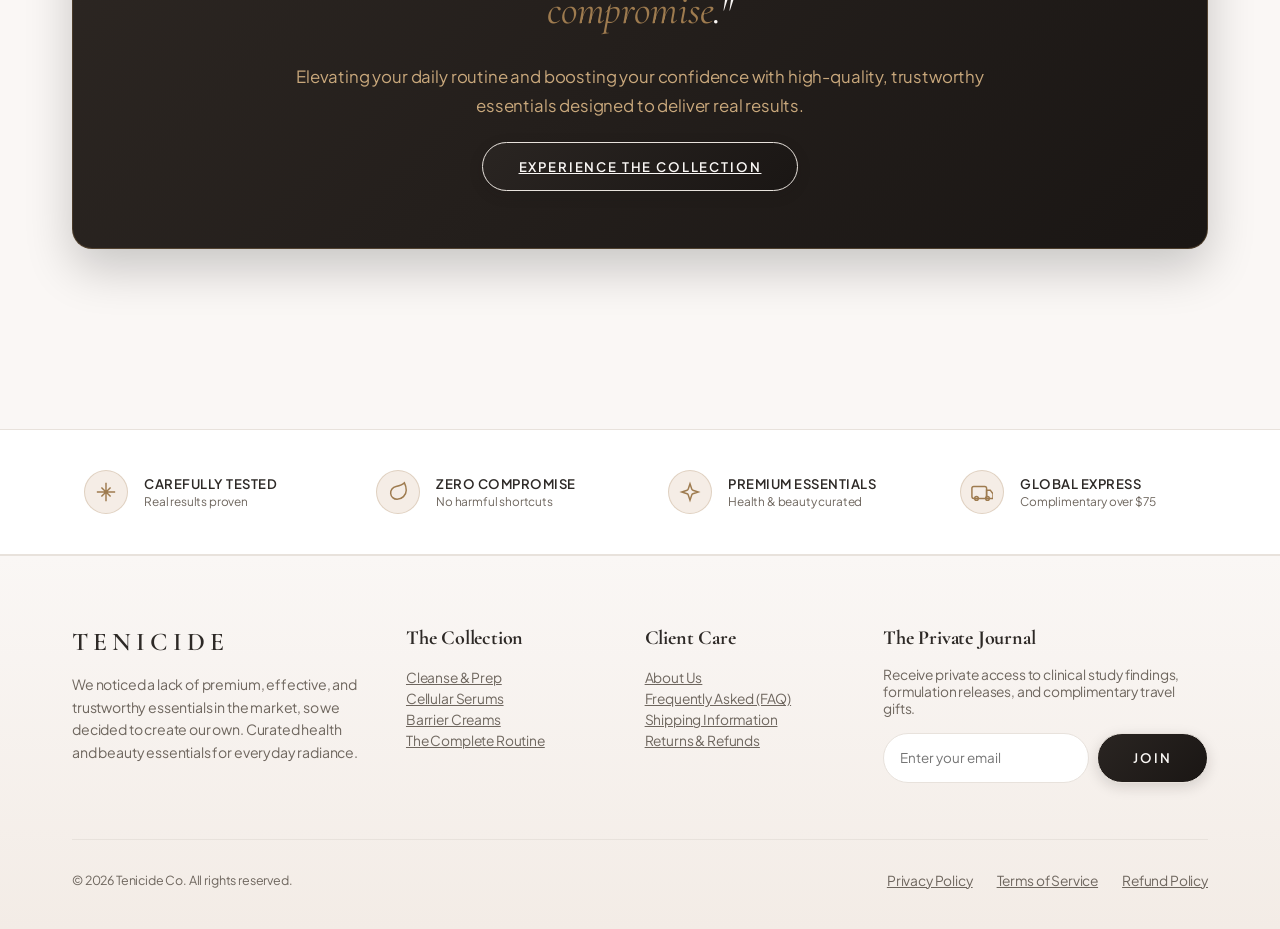
==== commit bf52f12c: "feat: add dedicated shipping page and update shipping links" ====
--- a/about.html
+++ b/about.html
@@ -209,7 +209,7 @@
           <h4 class="footer__heading">Client Care</h4>
           <p><a href="/about" class="footer__link">About Us</a></p>
           <p><a href="/faq" class="footer__link">Frequently Asked (FAQ)</a></p>
-          <p><a href="/faq" class="footer__link">Shipping &amp; Delivery</a></p>
+          <p><a href="/shipping" class="footer__link">Shipping Information</a></p>
           <p><a href="/faq" class="footer__link">Returns &amp; Refunds</a></p>
         </div>
         <div>
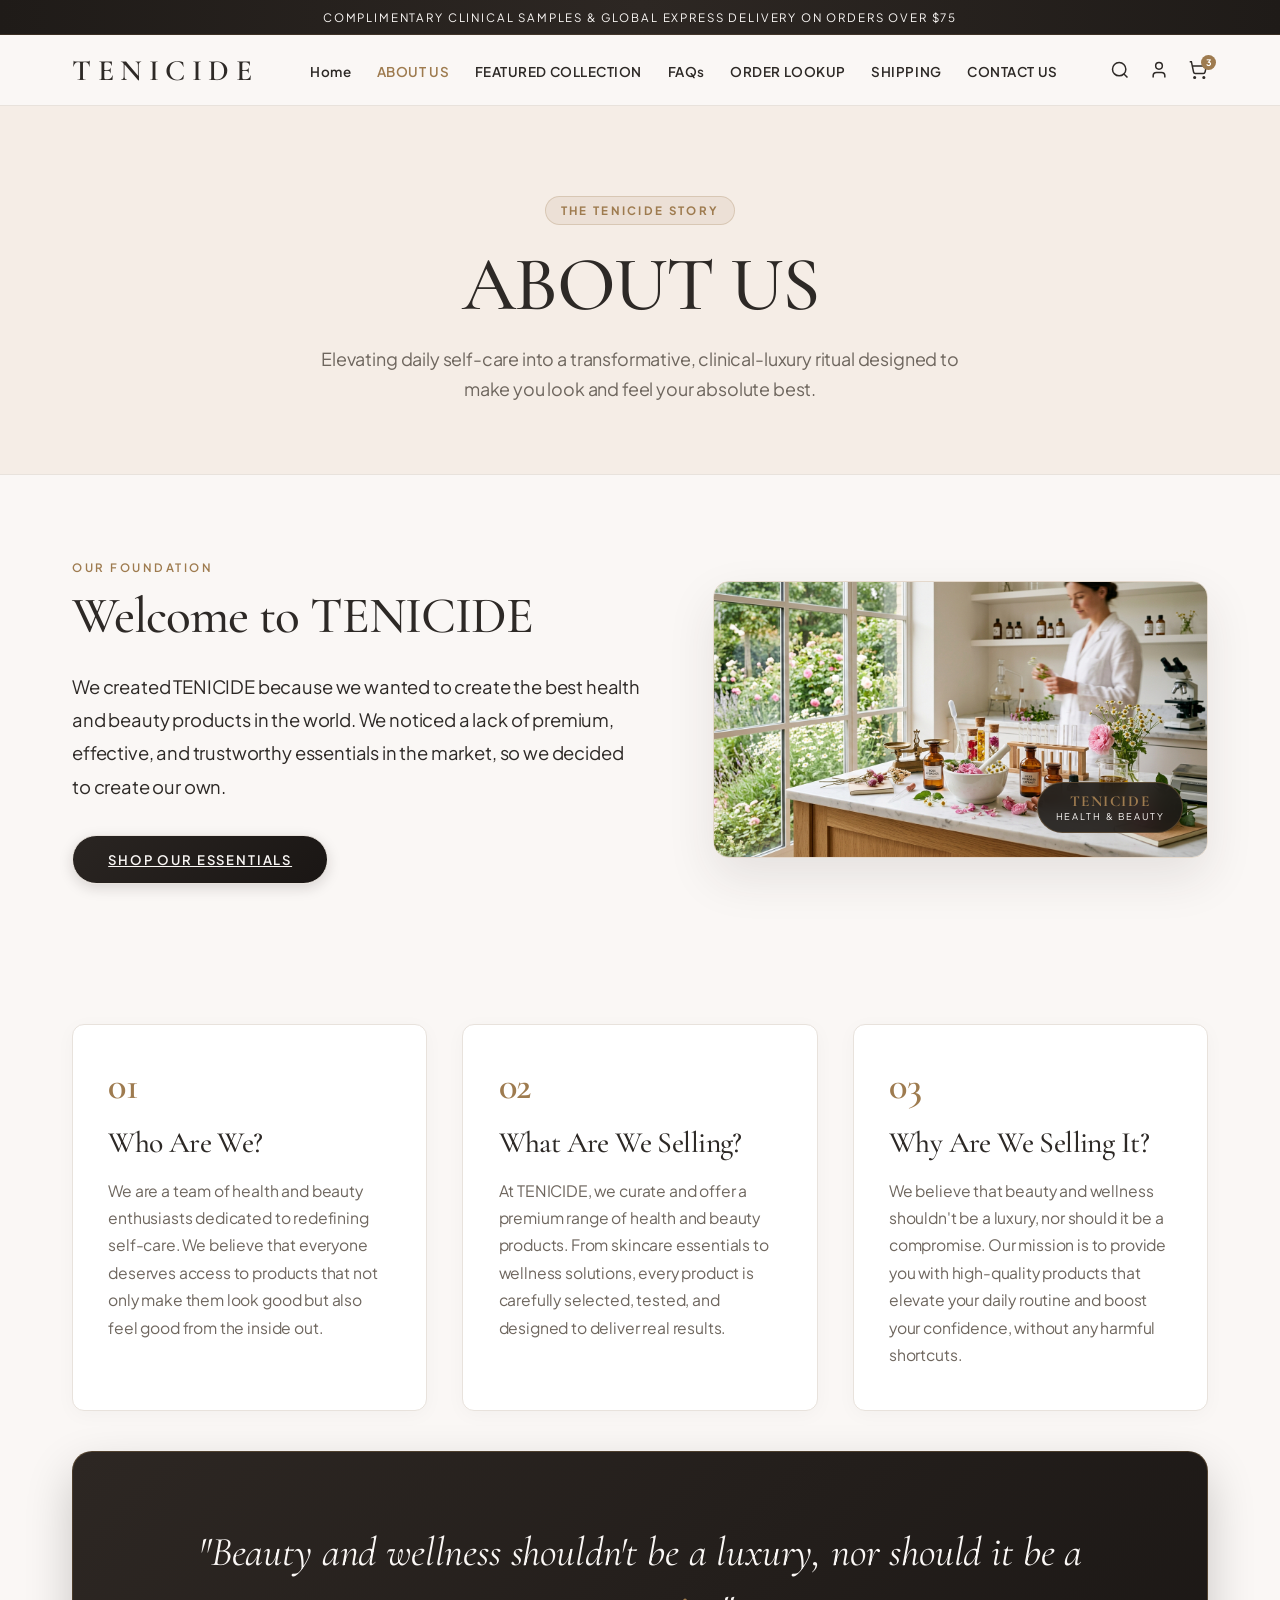
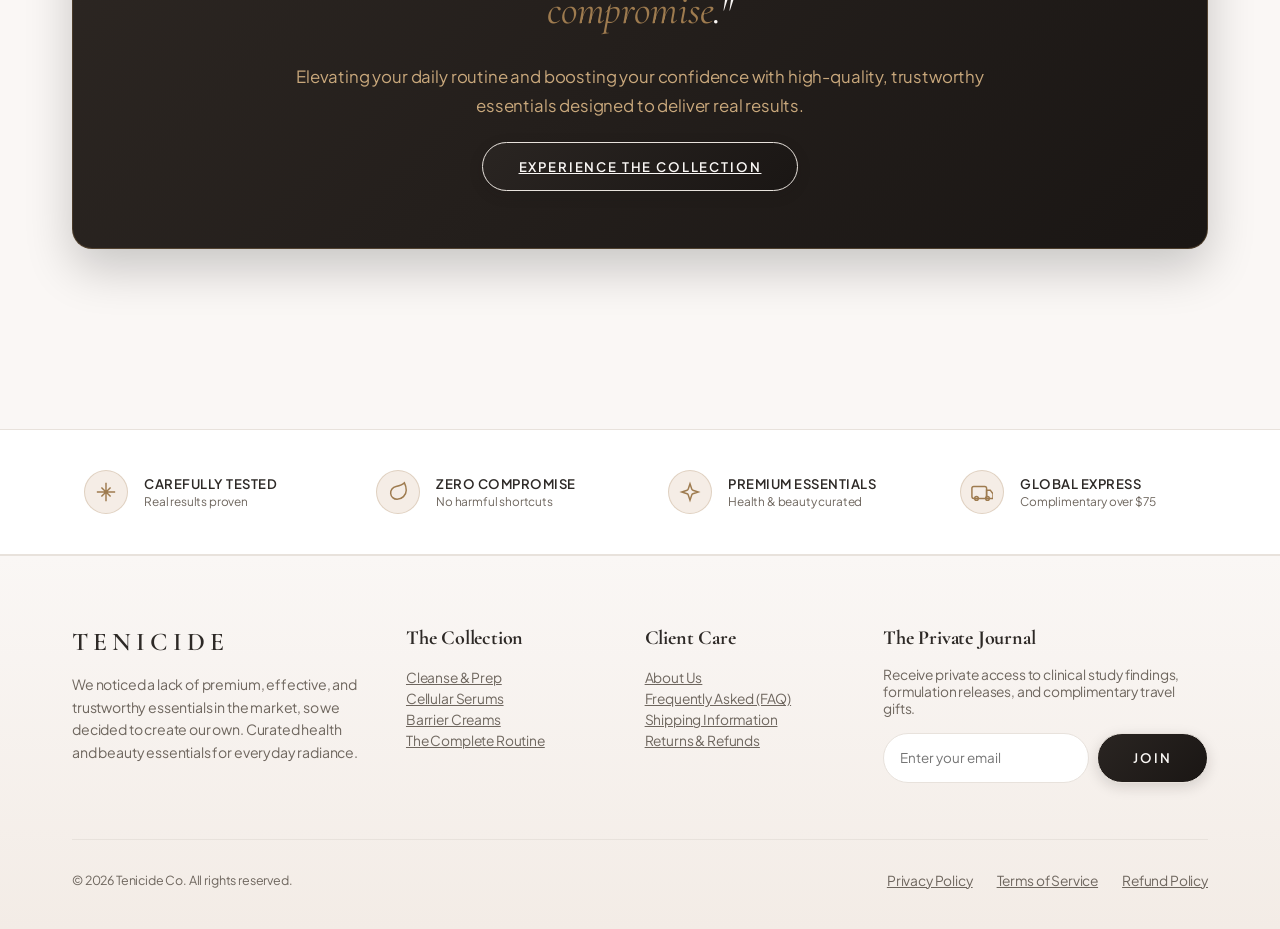
==== commit ff38925f: "feat: update navigation header to Home, ABOUT US, FEATURED COLLECTION, FAQs, ORDER LOOKUP, SHIPPING," ====
--- a/about.html
+++ b/about.html
@@ -21,8 +21,8 @@
     .header { background: rgba(250,247,245,0.98); backdrop-filter: blur(12px); border-bottom: 1px solid var(--lx-border-subtle); padding: 1.1rem 0; position: sticky; top: 0; z-index: 100; }
     .header__inner { display: flex; justify-content: space-between; align-items: center; }
     .header__logo { font-family: var(--lx-font-heading); font-size: 1.85rem; font-weight: 600; letter-spacing: 0.22em; color: var(--lx-text-primary); text-decoration: none; }
-    .header__nav { display: flex; gap: 2rem; list-style: none; padding: 0; }
-    .header__link { font-family: var(--lx-font-body); font-size: 0.82rem; font-weight: 600; letter-spacing: 0.1em; text-transform: uppercase; color: var(--lx-text-primary); text-decoration: none; transition: color 0.2s; }
+    .header__nav { display: flex; gap: 1.6rem; list-style: none; padding: 0; align-items: center; }
+    .header__link { font-family: var(--lx-font-body); font-size: 0.84rem; font-weight: 600; letter-spacing: 0.04em; text-transform: none; color: var(--lx-text-primary); text-decoration: none; transition: color 0.2s; white-space: nowrap; }
     .header__link:hover, .header__link.active { color: var(--lx-gold-primary); }
     .header__icons { display: flex; align-items: center; gap: 1.2rem; }
     .icon-btn { background: none; border: none; cursor: pointer; color: var(--lx-text-primary); display: flex; align-items: center; position: relative; }
@@ -80,6 +80,8 @@
       .trust-grid { grid-template-columns: repeat(2, 1fr); }
       .footer-grid { grid-template-columns: 1fr 1fr; }
       .mission-banner { padding: 3rem 1.5rem; }
+      .header__inner { flex-wrap: wrap; gap: 0.8rem; justify-content: space-between; }
+      .header__nav { order: 3; width: 100%; overflow-x: auto; padding: 0.5rem 0; gap: 1.2rem; }
     }
   </style>
 </head>
@@ -92,10 +94,13 @@
     <div class="page-width header__inner">
       <a href="/" class="header__logo">TENICIDE</a>
       <ul class="header__nav">
-        <li><a href="/#view-homepage" class="header__link">Bestsellers</a></li>
-        <li><a href="/#view-homepage" class="header__link">The Ritual</a></li>
-        <li><a href="/about" class="header__link active">About Us</a></li>
-        <li><a href="/faq" class="header__link">FAQ</a></li>
+        <li><a href="/" class="header__link">Home</a></li>
+        <li><a href="/about" class="header__link active">ABOUT US</a></li>
+        <li><a href="/#products" class="header__link">FEATURED COLLECTION</a></li>
+        <li><a href="/faq" class="header__link">FAQs</a></li>
+        <li><a href="/shipping#tracking" class="header__link">ORDER LOOKUP</a></li>
+        <li><a href="/shipping" class="header__link">SHIPPING</a></li>
+        <li><a href="mailto:info@tenicide.co" class="header__link">CONTACT US</a></li>
       </ul>
       <div class="header__icons">
         <a href="/" class="icon-btn" title="Search"><svg width="20" height="20" viewBox="0 0 24 24" fill="none" stroke="currentColor" stroke-width="1.8"><circle cx="11" cy="11" r="8"/><path d="m21 21-4.3-4.3"/></svg></a>
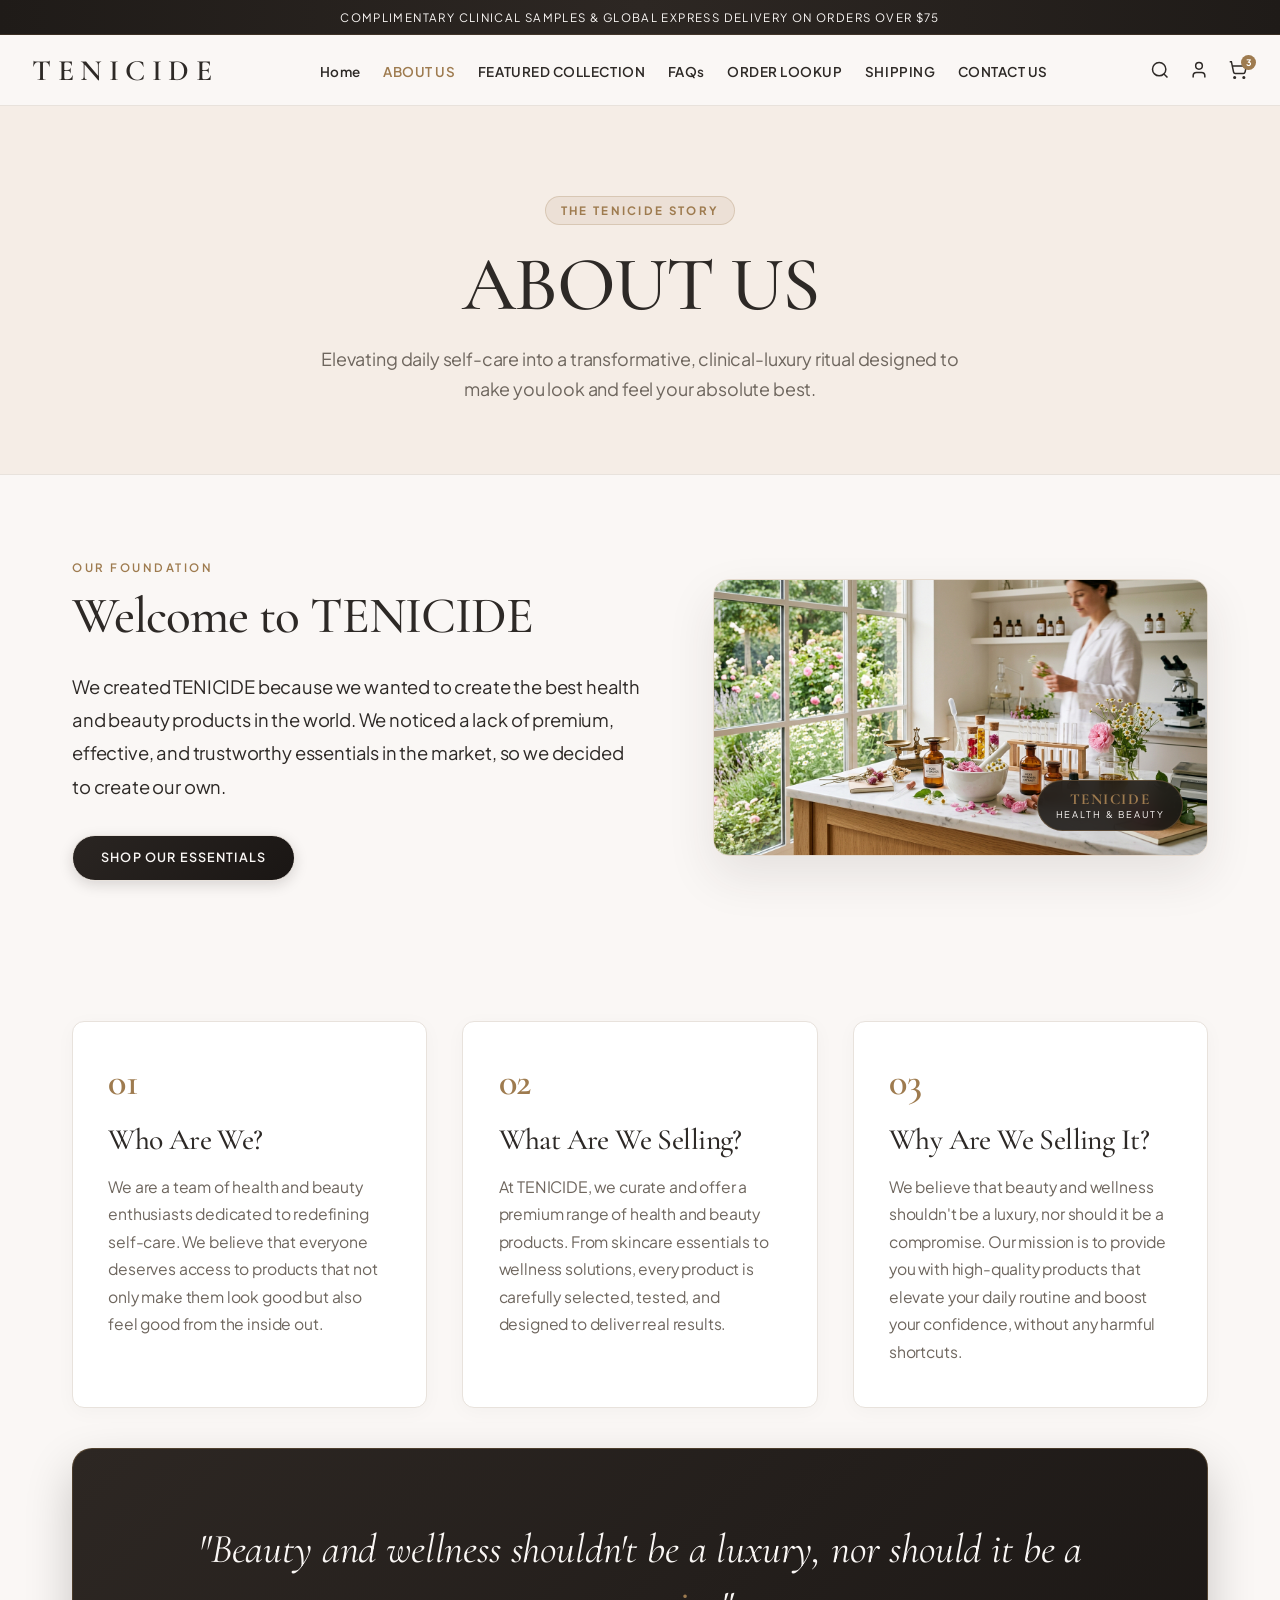
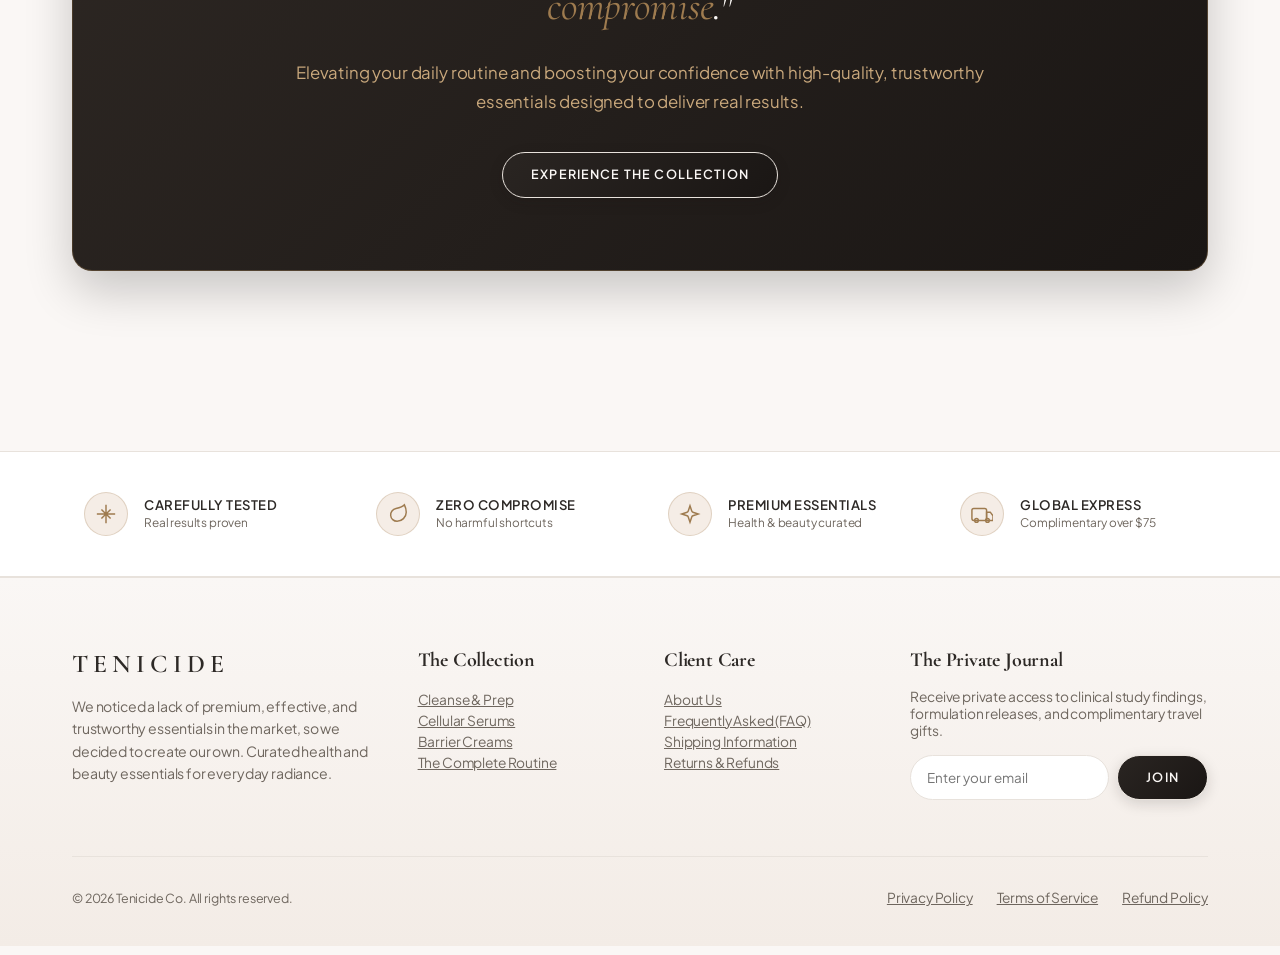
==== commit 5cca2412: "fix(mobile): resolve button visibility/collapse and viewport horizontal overflow on mobile screens" ====
--- a/about.html
+++ b/about.html
@@ -10,18 +10,19 @@
   <link rel="stylesheet" href="assets/luxury-skin-beauty.css">
   <style>
     *, *::before, *::after { box-sizing: border-box; margin: 0; }
+    html, body { overflow-x: hidden; max-width: 100vw; width: 100%; }
     body { font-family: var(--lx-font-body); color: var(--lx-text-primary); background: #FAF7F5; -webkit-font-smoothing: antialiased; }
-    .page-width { max-width: 1200px; margin: 0 auto; padding: 0 2rem; }
+    .page-width { width: 100%; max-width: 1200px; margin: 0 auto; padding: 0 2rem; box-sizing: border-box; }
     .text-center { text-align: center; }
 
     /* Announcement */
-    .announcement { background: linear-gradient(90deg, #1F1B18 0%, #2D2723 50%, #1F1B18 100%); color: #FAF7F5; text-align: center; font-family: var(--lx-font-body); font-size: 0.72rem; letter-spacing: 0.16em; text-transform: uppercase; padding: 0.6rem 1rem; border-bottom: 1px solid rgba(158,123,79,0.2); }
+    .announcement { width: 100%; max-width: 100vw; box-sizing: border-box; background: linear-gradient(90deg, #1F1B18 0%, #2D2723 50%, #1F1B18 100%); color: #FAF7F5; text-align: center; font-family: var(--lx-font-body); font-size: 0.72rem; letter-spacing: 0.12em; text-transform: uppercase; padding: 0.6rem 1rem; border-bottom: 1px solid rgba(158,123,79,0.2); }
 
     /* Header */
-    .header { background: rgba(250,247,245,0.98); backdrop-filter: blur(12px); border-bottom: 1px solid var(--lx-border-subtle); padding: 1.1rem 0; position: sticky; top: 0; z-index: 100; }
-    .header__inner { display: flex; justify-content: space-between; align-items: center; }
+    .header { width: 100%; max-width: 100vw; box-sizing: border-box; background: rgba(250,247,245,0.98); backdrop-filter: blur(12px); border-bottom: 1px solid var(--lx-border-subtle); padding: 1.1rem 0; position: sticky; top: 0; z-index: 100; }
+    .header__inner { width: 100%; max-width: 100%; min-width: 0; display: flex; justify-content: space-between; align-items: center; box-sizing: border-box; }
     .header__logo { font-family: var(--lx-font-heading); font-size: 1.85rem; font-weight: 600; letter-spacing: 0.22em; color: var(--lx-text-primary); text-decoration: none; }
-    .header__nav { display: flex; gap: 1.6rem; list-style: none; padding: 0; align-items: center; }
+    .header__nav { display: flex; gap: 1.4rem; list-style: none; padding: 0; align-items: center; min-width: 0; max-width: 100%; }
     .header__link { font-family: var(--lx-font-body); font-size: 0.84rem; font-weight: 600; letter-spacing: 0.04em; text-transform: none; color: var(--lx-text-primary); text-decoration: none; transition: color 0.2s; white-space: nowrap; }
     .header__link:hover, .header__link.active { color: var(--lx-gold-primary); }
     .header__icons { display: flex; align-items: center; gap: 1.2rem; }
@@ -32,7 +33,7 @@
     .about-hero { background: #F5EDE6; padding: 90px 0 70px; border-bottom: 1px solid var(--lx-border-subtle); text-align: center; }
     .about-hero__kicker { display: inline-flex; align-items: center; gap: 0.5rem; padding: 0.35rem 0.95rem; background: rgba(158,123,79,0.1); border: 1px solid rgba(158,123,79,0.25); border-radius: 9999px; margin-bottom: 1.25rem; }
     .about-hero__kicker-text { font-family: var(--lx-font-body); font-size: 0.72rem; font-weight: 700; letter-spacing: 0.2em; text-transform: uppercase; color: var(--lx-gold-primary); }
-    .about-hero__title { font-family: var(--lx-font-heading); font-size: clamp(3rem, 6vw, 4.8rem); font-weight: 500; letter-spacing: 0.04em; text-transform: uppercase; color: var(--lx-text-primary); line-height: 1.05; margin-bottom: 1.2rem; }
+    .about-hero__title { font-family: var(--lx-font-heading); font-size: clamp(2.4rem, 6vw, 4.8rem); font-weight: 500; letter-spacing: 0.04em; text-transform: uppercase; color: var(--lx-text-primary); line-height: 1.05; margin-bottom: 1.2rem; }
     .about-hero__sub { font-family: var(--lx-font-body); font-size: 1.12rem; line-height: 1.65; color: var(--lx-text-secondary); max-width: 680px; margin: 0 auto; }
 
     /* Welcome Section */
@@ -75,13 +76,41 @@
     .footer-bottom { border-top: 1px solid var(--lx-border-subtle); padding-top: 2rem; display: flex; justify-content: space-between; align-items: center; font-size: 0.78rem; color: var(--lx-text-secondary); }
 
     @media (max-width: 989px) {
+      .page-width { padding: 0 1.25rem; }
       .welcome-grid { grid-template-columns: 1fr; gap: 2.5rem; }
-      .story-cards { grid-template-columns: 1fr; }
-      .trust-grid { grid-template-columns: repeat(2, 1fr); }
-      .footer-grid { grid-template-columns: 1fr 1fr; }
-      .mission-banner { padding: 3rem 1.5rem; }
+      .story-cards { grid-template-columns: 1fr; gap: 1.5rem; }
+      .story-card { padding: 2rem 1.5rem; }
+      .trust-grid { grid-template-columns: repeat(2, 1fr); gap: 1.25rem; }
+      .footer-grid { grid-template-columns: 1fr 1fr; gap: 2rem; }
+      .mission-banner { padding: 2.8rem 1.4rem; margin: 30px auto 60px; border-radius: 16px; }
       .header__inner { flex-wrap: wrap; gap: 0.8rem; justify-content: space-between; }
-      .header__nav { order: 3; width: 100%; overflow-x: auto; padding: 0.5rem 0; gap: 1.2rem; }
+      .header__nav {
+        order: 3;
+        width: 100%;
+        max-width: 100%;
+        min-width: 0;
+        overflow-x: auto;
+        -webkit-overflow-scrolling: touch;
+        scrollbar-width: none;
+        padding: 0.5rem 0.25rem 0.3rem;
+        gap: 1.2rem;
+      }
+      .header__nav::-webkit-scrollbar { display: none; }
+    }
+
+    @media (max-width: 640px) {
+      .about-hero { padding: 50px 0 40px; }
+      .about-hero__title { font-size: 2.3rem; }
+      .about-hero__sub { font-size: 0.98rem; }
+      .welcome-section { padding: 45px 0; }
+      .welcome__heading { font-size: 1.85rem; }
+      .welcome__lead { font-size: 1rem; line-height: 1.65; }
+      .trust-grid { grid-template-columns: 1fr; gap: 1rem; }
+      .footer-grid { grid-template-columns: 1fr; gap: 2.2rem; }
+      .footer-bottom { flex-direction: column; gap: 1rem; text-align: center; }
+      .mission-banner { padding: 2.2rem 1.1rem; }
+      .mission-banner__quote { font-size: 1.35rem; line-height: 1.4; }
+      .mission-banner__desc { font-size: 0.88rem; }
     }
   </style>
 </head>
@@ -130,8 +159,8 @@
             <span class="luxury-kicker" style="margin-bottom:0.8rem;">OUR FOUNDATION</span>
             <h2 class="welcome__heading">Welcome to TENICIDE</h2>
             <p class="welcome__lead">We created TENICIDE because we wanted to create the best health and beauty products in the world. We noticed a lack of premium, effective, and trustworthy essentials in the market, so we decided to create our own.</p>
-            <div style="display:flex;gap:1rem;margin-top:2rem;">
-              <a href="/#view-homepage" class="button-primary">Shop Our Essentials</a>
+            <div style="display:flex;gap:1rem;margin-top:2rem;flex-wrap:wrap;">
+              <a href="/#products" class="button-primary">Shop Our Essentials</a>
             </div>
           </div>
           <div>
@@ -177,7 +206,7 @@
         <div class="mission-banner">
           <blockquote class="mission-banner__quote">"Beauty and wellness shouldn't be a luxury, nor should it be a <span>compromise</span>."</blockquote>
           <p class="mission-banner__desc">Elevating your daily routine and boosting your confidence with high-quality, trustworthy essentials designed to deliver real results.</p>
-          <a href="/#view-homepage" class="button-primary">Experience The Collection</a>
+          <a href="/#products" class="button-primary">Experience The Collection</a>
         </div>
       </div>
     </section>
@@ -205,10 +234,10 @@
         </div>
         <div>
           <h4 class="footer__heading">The Collection</h4>
-          <p><a href="/#view-homepage" class="footer__link">Cleanse &amp; Prep</a></p>
-          <p><a href="/#view-homepage" class="footer__link">Cellular Serums</a></p>
-          <p><a href="/#view-homepage" class="footer__link">Barrier Creams</a></p>
-          <p><a href="/#view-homepage" class="footer__link">The Complete Routine</a></p>
+          <p><a href="/#products" class="footer__link">Cleanse &amp; Prep</a></p>
+          <p><a href="/#products" class="footer__link">Cellular Serums</a></p>
+          <p><a href="/#products" class="footer__link">Barrier Creams</a></p>
+          <p><a href="/#routine" class="footer__link">The Complete Routine</a></p>
         </div>
         <div>
           <h4 class="footer__heading">Client Care</h4>
@@ -220,8 +249,8 @@
         <div>
           <h4 class="footer__heading">The Private Journal</h4>
           <p style="font-size:0.86rem;color:var(--lx-text-secondary);margin-bottom:1rem;">Receive private access to clinical study findings, formulation releases, and complimentary travel gifts.</p>
-          <div style="display:flex;gap:0.5rem;">
-            <input type="email" placeholder="Enter your email" style="padding:0.75rem 1rem;border:1px solid var(--lx-border-subtle);border-radius:9999px;flex-grow:1;font-family:var(--lx-font-body);font-size:0.84rem;background:#fff;">
+          <div style="display:flex;gap:0.5rem;flex-wrap:wrap;">
+            <input type="email" placeholder="Enter your email" style="padding:0.75rem 1rem;border:1px solid var(--lx-border-subtle);border-radius:9999px;flex:1;min-width:160px;font-family:var(--lx-font-body);font-size:0.84rem;background:#fff;">
             <button class="button-primary" style="padding:0.75rem 1.4rem;">Join</button>
           </div>
         </div>
--- a/assets/luxury-skin-beauty.css
+++ b/assets/luxury-skin-beauty.css
@@ -87,6 +87,14 @@
 .button--primary,
 .btn-primary,
 button.button:not(.button-secondary):not(.button-tertiary) {
+  display: inline-flex !important;
+  align-items: center !important;
+  justify-content: center !important;
+  text-align: center !important;
+  text-decoration: none !important;
+  box-sizing: border-box !important;
+  line-height: 1.25 !important;
+  max-width: 100% !important;
   background: linear-gradient(135deg, #2A2522 0%, #1A1614 100%) !important;
   color: #FAF7F5 !important;
   border: 1px solid var(--lx-border-subtle) !important;
@@ -94,11 +102,12 @@
   font-family: var(--lx-font-body) !important;
   font-size: 0.82rem !important;
   font-weight: 600 !important;
-  letter-spacing: 0.14em !important;
+  letter-spacing: 0.12em !important;
   text-transform: uppercase !important;
   padding: 0.95rem 2.2rem !important;
   transition: var(--lx-transition) !important;
   box-shadow: 0 4px 14px rgba(26, 22, 20, 0.15) !important;
+  cursor: pointer !important;
 }
 
 .button-primary:hover,
@@ -116,6 +125,14 @@
 .button-secondary,
 .button--secondary,
 .btn-secondary {
+  display: inline-flex !important;
+  align-items: center !important;
+  justify-content: center !important;
+  text-align: center !important;
+  text-decoration: none !important;
+  box-sizing: border-box !important;
+  line-height: 1.25 !important;
+  max-width: 100% !important;
   background: transparent !important;
   color: var(--lx-text-primary) !important;
   border: 1px solid var(--lx-gold-primary) !important;
@@ -123,10 +140,11 @@
   font-family: var(--lx-font-body) !important;
   font-size: 0.82rem !important;
   font-weight: 600 !important;
-  letter-spacing: 0.14em !important;
+  letter-spacing: 0.12em !important;
   text-transform: uppercase !important;
   padding: 0.95rem 2.2rem !important;
   transition: var(--lx-transition) !important;
+  cursor: pointer !important;
 }
 
 .button-secondary:hover,
@@ -273,3 +291,24 @@
   opacity: 1;
   transform: translateY(0);
 }
+
+/* Responsive Mobile Safeguards */
+html, body {
+  overflow-x: hidden !important;
+  max-width: 100vw !important;
+  width: 100% !important;
+}
+
+@media (max-width: 768px) {
+  .button-primary,
+  .button--primary,
+  .btn-primary,
+  .button-secondary,
+  .button--secondary,
+  .btn-secondary,
+  button.button:not(.button-secondary):not(.button-tertiary) {
+    padding: 0.85rem 1.6rem !important;
+    font-size: 0.78rem !important;
+    letter-spacing: 0.08em !important;
+  }
+}
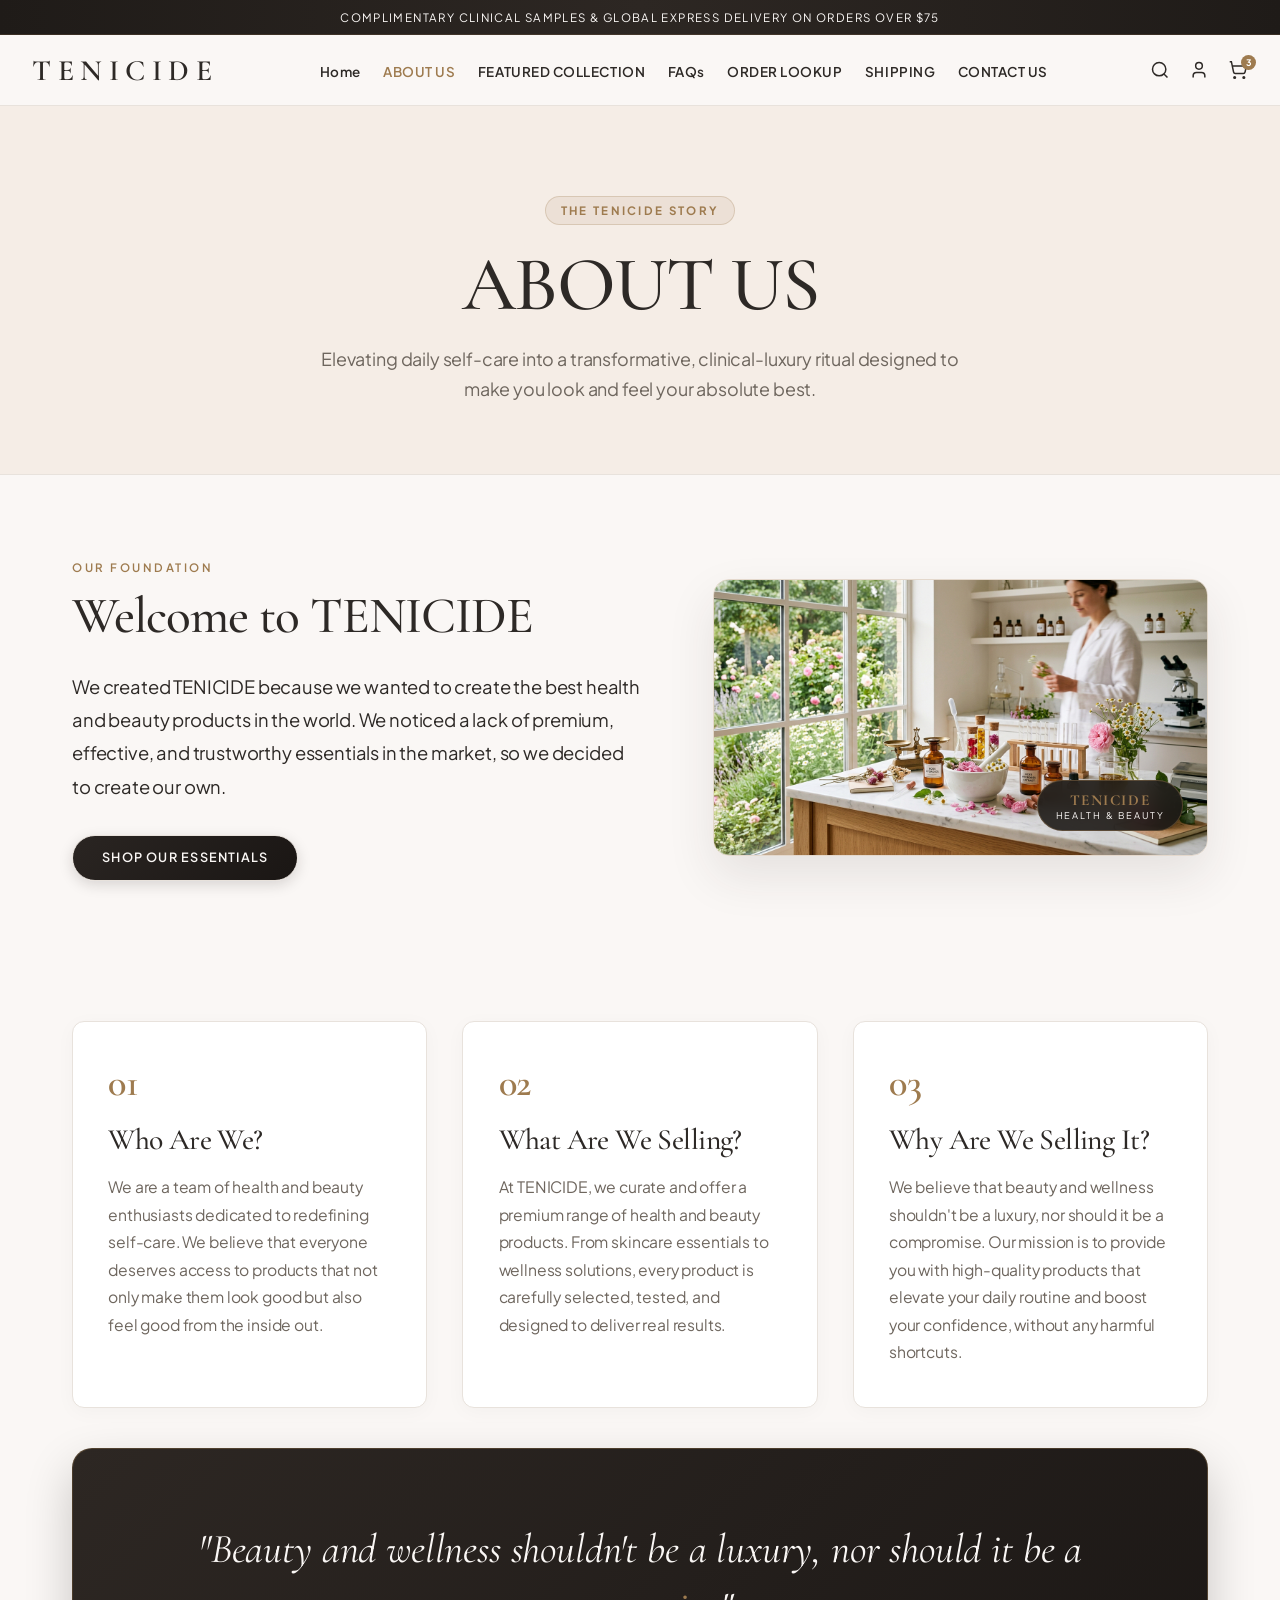
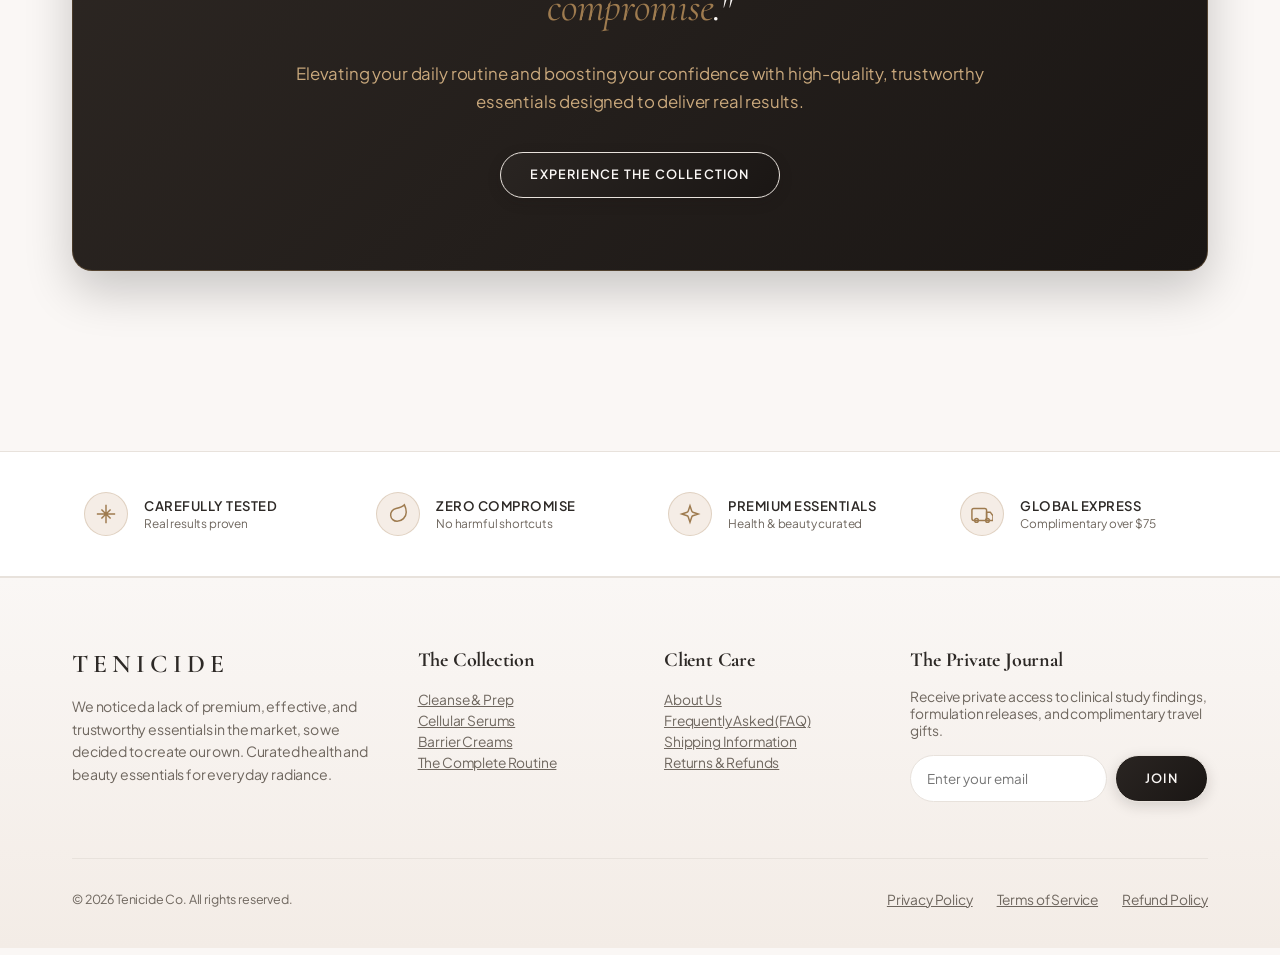
==== commit 1b7e76ea: "feat: add contact page, update navigation links to point to it, and support extensionless html routi" ====
--- a/about.html
+++ b/about.html
@@ -129,7 +129,7 @@
         <li><a href="/faq" class="header__link">FAQs</a></li>
         <li><a href="/shipping#tracking" class="header__link">ORDER LOOKUP</a></li>
         <li><a href="/shipping" class="header__link">SHIPPING</a></li>
-        <li><a href="mailto:info@tenicide.co" class="header__link">CONTACT US</a></li>
+        <li><a href="contact.html" class="header__link">CONTACT US</a></li>
       </ul>
       <div class="header__icons">
         <a href="/" class="icon-btn" title="Search"><svg width="20" height="20" viewBox="0 0 24 24" fill="none" stroke="currentColor" stroke-width="1.8"><circle cx="11" cy="11" r="8"/><path d="m21 21-4.3-4.3"/></svg></a>
--- a/assets/luxury-skin-beauty.css
+++ b/assets/luxury-skin-beauty.css
@@ -312,3 +312,78 @@
     letter-spacing: 0.08em !important;
   }
 }
+
+/* ---- BESPOKE DIAGNOSTIC & CLINICAL STANDARDS ---- */
+.diagnostic-section { background: #FAF7F5; padding: 90px 0; border-top: 1px solid var(--lx-border-subtle); border-bottom: 1px solid var(--lx-border-subtle); }
+.diagnostic-header { max-width: 720px; margin: 0 auto 3.5rem; text-align: center; }
+.diagnostic-heading { font-family: var(--lx-font-heading); font-size: clamp(2.2rem, 3.8vw, 3.2rem); font-weight: 500; color: var(--lx-text-primary); line-height: 1.15; margin: 0.5rem 0 1rem; }
+.diagnostic-subheading { font-family: var(--lx-font-body); font-size: 0.98rem; color: var(--lx-text-secondary); line-height: 1.65; margin: 0; }
+
+.diagnostic-tabs { display: grid; grid-template-columns: repeat(4, 1fr); gap: 1rem; margin-bottom: 2.5rem; }
+.diagnostic-tab { background: #FFFFFF; border: 1px solid var(--lx-border-subtle); border-radius: 12px; padding: 1.25rem 1rem; text-align: left; cursor: pointer; transition: all 0.3s cubic-bezier(0.16, 1, 0.3, 1); display: flex; flex-direction: column; gap: 0.35rem; }
+.diagnostic-tab:hover { border-color: var(--lx-gold-primary); transform: translateY(-2px); box-shadow: 0 8px 20px rgba(45,41,38,0.05); }
+.diagnostic-tab.active { background: linear-gradient(135deg, #2D2723 0%, #1A1614 100%); border-color: #9E7B4F; color: #FAF7F5; box-shadow: 0 10px 24px rgba(26,22,20,0.18); transform: translateY(-3px); }
+.diagnostic-tab .tab-icon { font-size: 1.1rem; color: var(--lx-gold-primary); margin-bottom: 0.2rem; }
+.diagnostic-tab.active .tab-icon { color: #C9A87C; }
+.diagnostic-tab .tab-title { font-family: var(--lx-font-heading); font-size: 1.1rem; font-weight: 600; color: var(--lx-text-primary); line-height: 1.2; }
+.diagnostic-tab.active .tab-title { color: #FAF7F5; }
+.diagnostic-tab .tab-sub { font-family: var(--lx-font-body); font-size: 0.72rem; color: var(--lx-text-muted); text-transform: uppercase; letter-spacing: 0.08em; }
+.diagnostic-tab.active .tab-sub { color: #C9A87C; }
+
+.diagnostic-card { background: #FFFFFF; border: 1px solid var(--lx-border-subtle); border-radius: 16px; padding: 3rem; box-shadow: 0 16px 40px rgba(45,41,38,0.04); display: grid; grid-template-columns: 1.25fr 1fr; gap: 3.5rem; align-items: stretch; margin-bottom: 4rem; }
+.diagnostic-badge { display: inline-block; font-family: var(--lx-font-body); font-size: 0.68rem; font-weight: 700; letter-spacing: 0.16em; text-transform: uppercase; color: var(--lx-gold-primary); background: rgba(158,123,79,0.1); border: 1px solid rgba(158,123,79,0.25); border-radius: 9999px; padding: 0.3rem 0.8rem; margin-bottom: 1rem; }
+.diagnostic-protocol-title { font-family: var(--lx-font-heading); font-size: clamp(1.8rem, 2.8vw, 2.4rem); font-weight: 500; color: var(--lx-text-primary); margin: 0 0 1rem; line-height: 1.2; }
+.diagnostic-protocol-desc { font-family: var(--lx-font-body); font-size: 0.95rem; line-height: 1.7; color: var(--lx-text-secondary); margin-bottom: 2rem; }
+
+.diagnostic-steps { display: flex; flex-direction: column; gap: 1.2rem; margin-bottom: 2.2rem; }
+.diag-step { display: flex; gap: 1.2rem; align-items: flex-start; padding-bottom: 1.2rem; border-bottom: 1px solid var(--lx-border-subtle); }
+.diag-step:last-child { border-bottom: none; padding-bottom: 0; }
+.diag-step__num { font-family: var(--lx-font-heading); font-size: 1rem; font-weight: 700; color: var(--lx-gold-primary); text-transform: uppercase; letter-spacing: 0.1em; min-width: 60px; padding-top: 0.15rem; }
+.diag-step__content h4 { font-family: var(--lx-font-body); font-size: 0.95rem; font-weight: 600; color: var(--lx-text-primary); margin: 0 0 0.3rem; }
+.diag-step__content p { font-family: var(--lx-font-body); font-size: 0.86rem; line-height: 1.55; color: var(--lx-text-secondary); margin: 0; }
+
+.diagnostic-action { display: flex; gap: 1rem; flex-wrap: wrap; align-items: center; }
+
+.actives-card { background: linear-gradient(145deg, #2A2522 0%, #1A1614 100%); color: #FAF7F5; border-radius: 12px; padding: 2rem; border: 1px solid rgba(158,123,79,0.35); display: flex; flex-direction: column; gap: 1.6rem; height: 100%; box-sizing: border-box; }
+.actives-heading { font-family: var(--lx-font-heading); font-size: 1.35rem; font-weight: 500; color: #FAF7F5; margin: 0; padding-bottom: 0.8rem; border-bottom: 1px solid rgba(158,123,79,0.25); }
+.actives-list { display: flex; flex-direction: column; gap: 0.85rem; }
+.active-item { display: flex; flex-direction: column; gap: 0.15rem; }
+.active-name { font-family: var(--lx-font-body); font-size: 0.86rem; font-weight: 600; color: #C9A87C; letter-spacing: 0.02em; }
+.active-benefit { font-family: var(--lx-font-body); font-size: 0.76rem; color: #D6CBC1; }
+
+.clinical-metrics { display: grid; grid-template-columns: 1fr 1fr; gap: 1rem; padding: 1.2rem; background: rgba(255,255,255,0.05); border-radius: 8px; border: 1px solid rgba(255,255,255,0.08); }
+.metric-box { display: flex; flex-direction: column; gap: 0.3rem; }
+.metric-num { font-family: var(--lx-font-heading); font-size: 2rem; font-weight: 700; color: var(--lx-gold-primary); line-height: 1; }
+.metric-label { font-family: var(--lx-font-body); font-size: 0.72rem; color: #D6CBC1; line-height: 1.35; }
+
+.timeline-box { padding-top: 0.5rem; border-top: 1px solid rgba(158,123,79,0.25); }
+.timeline-header { margin-bottom: 0.8rem; }
+.timeline-title { font-family: var(--lx-font-body); font-size: 0.75rem; text-transform: uppercase; letter-spacing: 0.12em; color: var(--lx-gold-light); font-weight: 600; }
+.timeline-items { display: flex; flex-direction: column; gap: 0.6rem; }
+.timeline-step { display: flex; gap: 0.75rem; font-size: 0.78rem; line-height: 1.4; }
+.timeline-marker { color: var(--lx-gold-primary); font-weight: 700; min-width: 48px; }
+.timeline-text { color: #E8E2DC; }
+
+/* 4 Standards */
+.standards-banner { background: #FFFFFF; border: 1px solid var(--lx-border-subtle); border-radius: 16px; padding: 3rem 2.5rem; box-shadow: 0 8px 30px rgba(45,41,38,0.03); }
+.standards-header { text-align: center; max-width: 600px; margin: 0 auto 2.5rem; }
+.standards-title { font-family: var(--lx-font-heading); font-size: clamp(1.8rem, 2.8vw, 2.3rem); font-weight: 500; color: var(--lx-text-primary); margin: 0.3rem 0 0; }
+.standards-grid { display: grid; grid-template-columns: repeat(4, 1fr); gap: 2rem; }
+.standard-card { display: flex; flex-direction: column; }
+.standard-num { font-family: var(--lx-font-heading); font-size: 2.2rem; font-weight: 600; color: var(--lx-gold-primary); line-height: 1; margin-bottom: 0.8rem; }
+.standard-title { font-family: var(--lx-font-body); font-size: 0.95rem; font-weight: 600; color: var(--lx-text-primary); margin: 0 0 0.5rem; letter-spacing: 0.02em; }
+.standard-desc { font-family: var(--lx-font-body); font-size: 0.84rem; line-height: 1.6; color: var(--lx-text-secondary); margin: 0; }
+
+@media (max-width: 989px) {
+  .diagnostic-tabs { grid-template-columns: repeat(2, 1fr); }
+  .diagnostic-card { grid-template-columns: 1fr; padding: 2rem; gap: 2rem; }
+  .standards-grid { grid-template-columns: repeat(2, 1fr); gap: 1.5rem; }
+}
+
+@media (max-width: 640px) {
+  .diagnostic-tabs { grid-template-columns: 1fr; }
+  .diagnostic-card { padding: 1.5rem 1.2rem; }
+  .standards-banner { padding: 2rem 1.25rem; }
+  .standards-grid { grid-template-columns: 1fr; gap: 1.5rem; }
+  .clinical-metrics { grid-template-columns: 1fr; }
+}
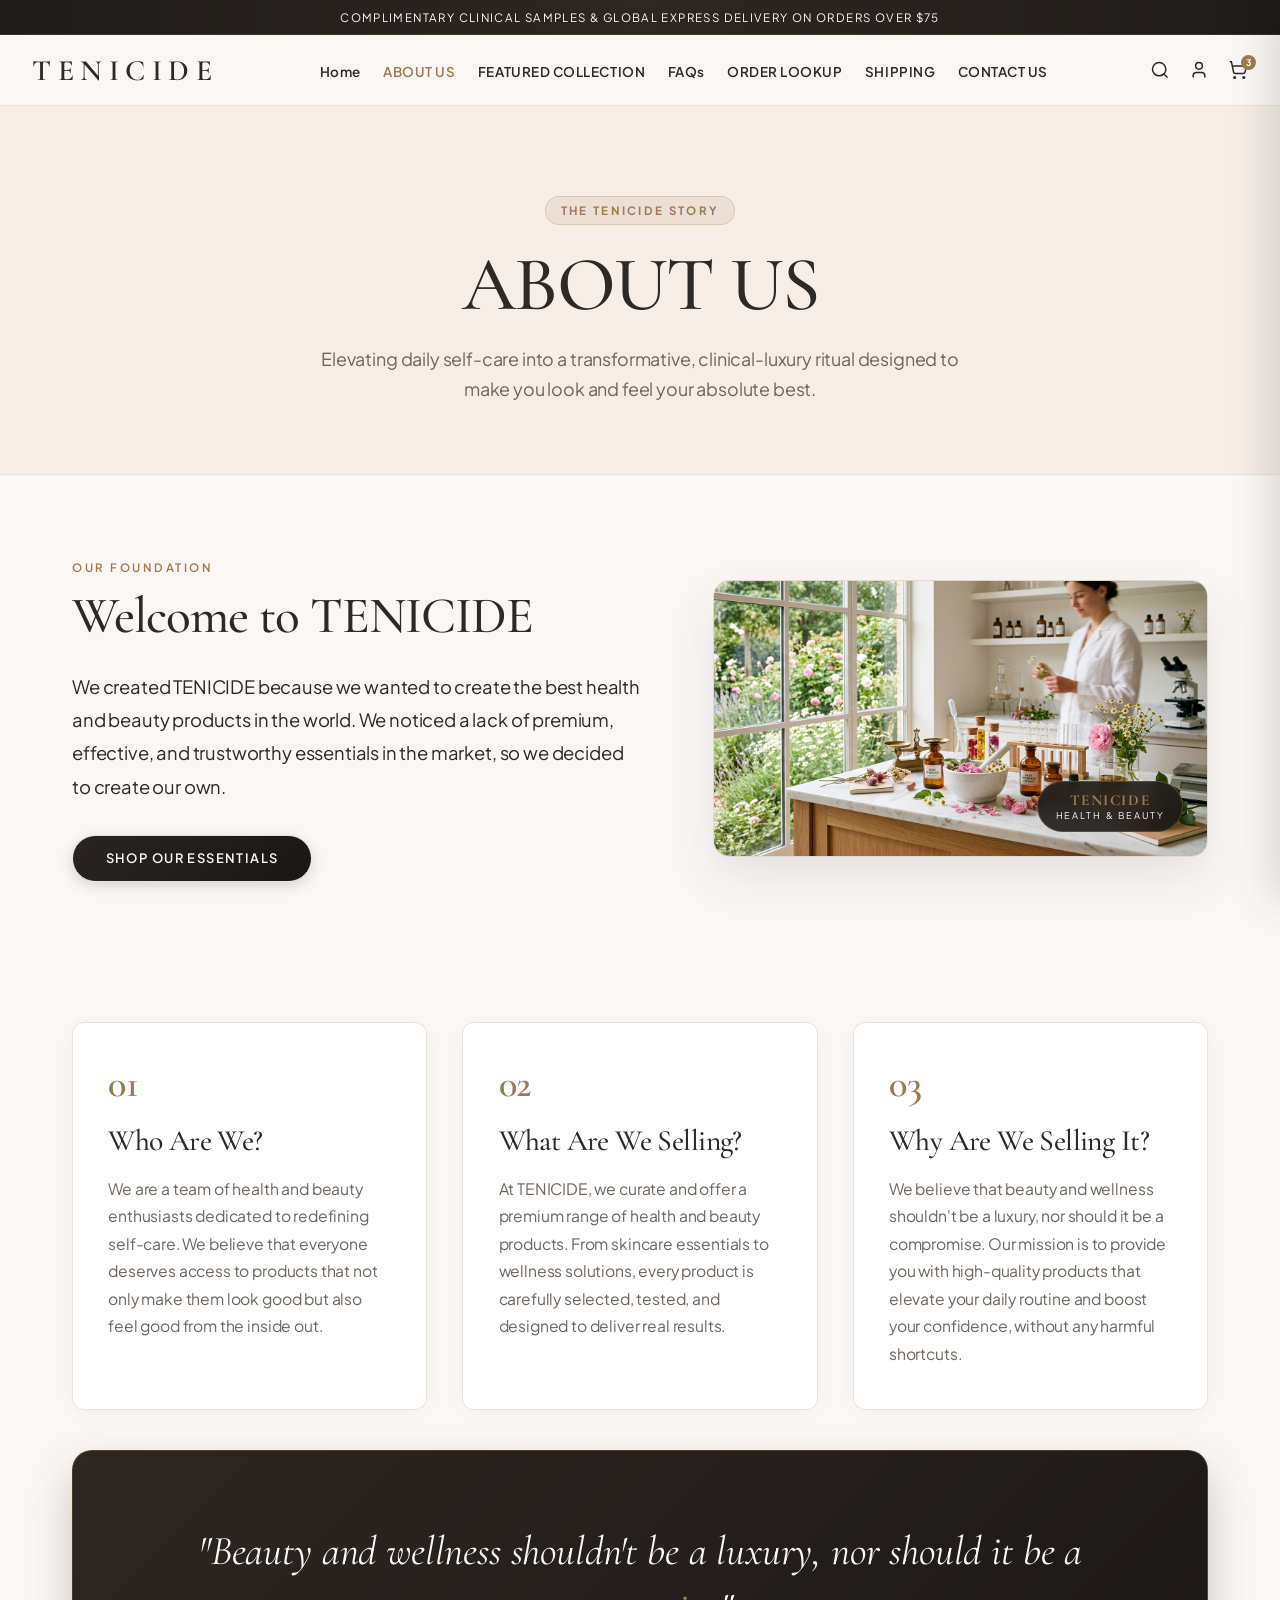
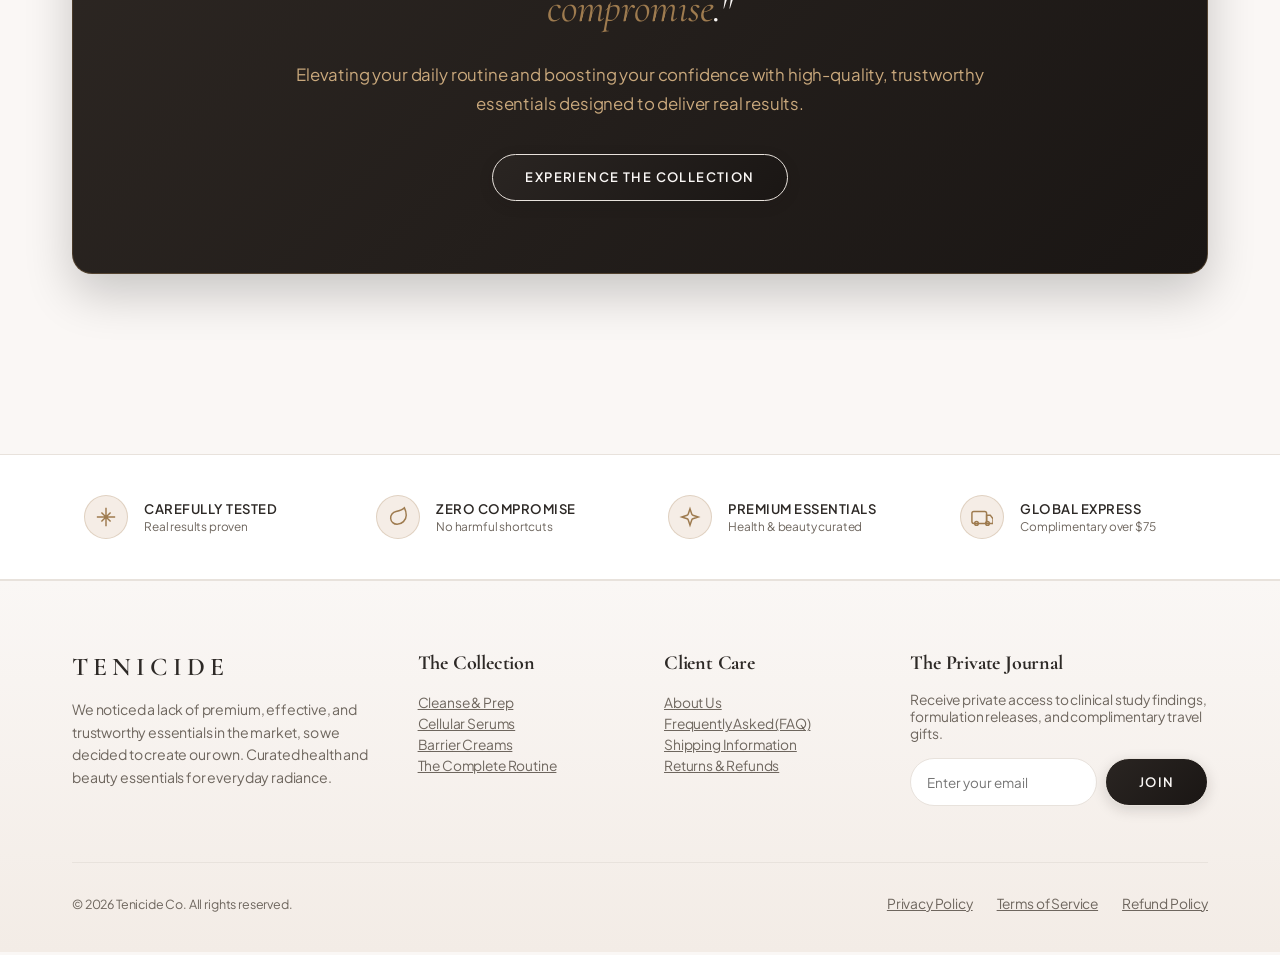
==== commit 92414ed7: "feat: add luxury cart drawer module and styling across core html pages" ====
--- a/about.html
+++ b/about.html
@@ -265,5 +265,6 @@
       </div>
     </div>
   </footer>
+  <script src="assets/luxury-cart.js"></script>
 </body>
 </html>
--- a/assets/luxury-skin-beauty.css
+++ b/assets/luxury-skin-beauty.css
@@ -387,3 +387,454 @@
   .standards-grid { grid-template-columns: 1fr; gap: 1.5rem; }
   .clinical-metrics { grid-template-columns: 1fr; }
 }
+
+/* ==========================================================================
+   TENICIDE LUXURY CART DRAWER STYLING
+   Accurate slide-out drawer, matching Image 2 empty state & filled items
+   ========================================================================== */
+
+.tenicide-cart-overlay {
+  position: fixed;
+  inset: 0;
+  background: rgba(18, 16, 14, 0.45);
+  backdrop-filter: blur(4px);
+  -webkit-backdrop-filter: blur(4px);
+  z-index: 9998;
+  opacity: 0;
+  visibility: hidden;
+  pointer-events: none;
+  transition: opacity 0.3s cubic-bezier(0.16, 1, 0.3, 1), visibility 0.3s;
+}
+
+.tenicide-cart-overlay.active {
+  opacity: 1;
+  visibility: visible;
+  pointer-events: auto;
+}
+
+.tenicide-cart-drawer {
+  position: fixed;
+  top: 0;
+  right: 0;
+  bottom: 0;
+  width: 100%;
+  max-width: 440px;
+  background: #FFFFFF;
+  z-index: 9999;
+  box-shadow: -12px 0 40px rgba(0, 0, 0, 0.12);
+  display: flex;
+  flex-direction: column;
+  transform: translateX(100%);
+  transition: transform 0.35s cubic-bezier(0.16, 1, 0.3, 1);
+  font-family: var(--lx-font-body, -apple-system, BlinkMacSystemFont, 'Segoe UI', Roboto, sans-serif);
+}
+
+.tenicide-cart-drawer.active {
+  transform: translateX(0);
+}
+
+/* Close Button (Circle in Image 2) */
+.cart-close-circle {
+  width: 40px;
+  height: 40px;
+  border-radius: 50%;
+  border: 1px solid #E5E7EB;
+  background: #FFFFFF;
+  color: #1F2228;
+  display: flex;
+  align-items: center;
+  justify-content: center;
+  cursor: pointer;
+  box-shadow: 0 1px 3px rgba(0,0,0,0.06);
+  transition: all 0.2s ease;
+}
+
+.cart-close-circle:hover {
+  background: #F9FAFB;
+  border-color: #D1D5DB;
+  transform: scale(1.05);
+}
+
+/* EMPTY STATE (EXACT MATCH FOR IMAGE 2) */
+.cart-empty-wrapper {
+  display: flex;
+  flex-direction: column;
+  height: 100%;
+  padding: 1.5rem 1.75rem 2rem;
+}
+
+.cart-drawer-header--empty {
+  display: flex;
+  justify-content: space-between;
+  align-items: center;
+}
+
+.cart-empty-body {
+  flex: 1;
+  display: flex;
+  flex-direction: column;
+  align-items: center;
+  justify-content: center;
+  text-align: center;
+  padding: 0 1rem;
+  margin-top: -2rem;
+}
+
+.cart-empty-title {
+  font-family: var(--lx-font-body, -apple-system, BlinkMacSystemFont, 'Segoe UI', Roboto, sans-serif);
+  font-size: 1.75rem;
+  font-weight: 700;
+  letter-spacing: -0.02em;
+  color: #111827;
+  margin-bottom: 0.65rem;
+}
+
+.cart-empty-text {
+  font-size: 1.05rem;
+  color: #111827;
+  margin-bottom: 2rem;
+  line-height: 1.5;
+}
+
+.cart-empty-text .cart-login-link {
+  color: #111827;
+  font-weight: 500;
+  text-decoration: underline;
+  text-underline-offset: 3px;
+}
+
+.cart-continue-btn {
+  background: #191C21;
+  color: #FFFFFF;
+  border: none;
+  border-radius: 8px;
+  padding: 1rem 2.2rem;
+  font-family: var(--lx-font-body, sans-serif);
+  font-size: 1rem;
+  font-weight: 500;
+  cursor: pointer;
+  transition: all 0.2s ease;
+}
+
+.cart-continue-btn:hover {
+  background: #000000;
+  transform: translateY(-1px);
+}
+
+/* FILLED STATE */
+.cart-filled-wrapper {
+  display: flex;
+  flex-direction: column;
+  height: 100%;
+}
+
+.cart-drawer-header {
+  display: flex;
+  justify-content: space-between;
+  align-items: center;
+  padding: 1.25rem 1.5rem;
+  border-bottom: 1px solid var(--lx-border-subtle, #E8E2DC);
+}
+
+.cart-drawer-heading-wrap {
+  display: flex;
+  align-items: center;
+  gap: 0.6rem;
+}
+
+.cart-drawer-heading {
+  font-family: var(--lx-font-heading, 'Cormorant Garamond', serif);
+  font-size: 1.6rem;
+  font-weight: 600;
+  color: var(--lx-text-primary, #2D2926);
+  margin: 0;
+}
+
+.cart-drawer-badge {
+  background: var(--lx-bg-blush, #F5EDE6);
+  color: var(--lx-gold-primary, #9E7B4F);
+  font-size: 0.78rem;
+  font-weight: 700;
+  padding: 0.15rem 0.6rem;
+  border-radius: 9999px;
+  border: 1px solid rgba(158, 123, 79, 0.25);
+}
+
+/* Shipping Progress Bar */
+.cart-shipping-bar {
+  background: #FAF7F5;
+  padding: 0.85rem 1.5rem;
+  border-bottom: 1px solid var(--lx-border-subtle, #E8E2DC);
+}
+
+.cart-shipping-msg {
+  font-size: 0.82rem;
+  color: var(--lx-text-secondary, #6E665E);
+  margin-bottom: 0.45rem;
+  line-height: 1.35;
+}
+
+.cart-shipping-progress {
+  height: 4px;
+  background: #E5E7EB;
+  border-radius: 9999px;
+  overflow: hidden;
+}
+
+.cart-shipping-fill {
+  height: 100%;
+  background: linear-gradient(90deg, #C9A87C, #9E7B4F);
+  transition: width 0.3s ease;
+}
+
+/* Scrollable Items */
+.cart-items-scroll {
+  flex: 1;
+  overflow-y: auto;
+  padding: 1rem 1.5rem;
+}
+
+.cart-item {
+  display: flex;
+  gap: 1rem;
+  padding: 1.1rem 0;
+  border-bottom: 1px solid var(--lx-border-subtle, #E8E2DC);
+  align-items: center;
+}
+
+.cart-item:last-child {
+  border-bottom: none;
+}
+
+.cart-item__media {
+  flex-shrink: 0;
+  width: 72px;
+  height: 72px;
+  border-radius: 8px;
+  overflow: hidden;
+  background: #FAF7F5;
+  border: 1px solid var(--lx-border-subtle, #E8E2DC);
+}
+
+.cart-item__img {
+  width: 100%;
+  height: 100%;
+  object-fit: cover;
+}
+
+.cart-item__content {
+  flex: 1;
+  min-width: 0;
+}
+
+.cart-item__header {
+  display: flex;
+  justify-content: space-between;
+  align-items: flex-start;
+  gap: 0.5rem;
+  margin-bottom: 0.25rem;
+}
+
+.cart-item__title {
+  font-family: var(--lx-font-body);
+  font-size: 0.92rem;
+  font-weight: 600;
+  color: var(--lx-text-primary, #2D2926);
+  margin: 0;
+  line-height: 1.3;
+}
+
+.cart-item__remove {
+  background: none;
+  border: none;
+  color: #9CA3AF;
+  cursor: pointer;
+  padding: 2px;
+  transition: color 0.2s;
+  display: flex;
+}
+
+.cart-item__remove:hover {
+  color: #EF4444;
+}
+
+.cart-item__variant {
+  font-size: 0.78rem;
+  color: var(--lx-text-muted, #9E948C);
+  margin-bottom: 0.6rem;
+}
+
+.cart-item__bottom {
+  display: flex;
+  justify-content: space-between;
+  align-items: center;
+}
+
+.cart-item__stepper {
+  display: inline-flex;
+  align-items: center;
+  border: 1px solid var(--lx-border-subtle, #E8E2DC);
+  border-radius: 6px;
+  overflow: hidden;
+  background: #FAF7F5;
+}
+
+.cart-stepper-btn {
+  background: none;
+  border: none;
+  width: 28px;
+  height: 28px;
+  display: flex;
+  align-items: center;
+  justify-content: center;
+  cursor: pointer;
+  color: var(--lx-text-primary);
+  font-size: 1rem;
+  font-weight: 600;
+  transition: background 0.15s;
+}
+
+.cart-stepper-btn:hover {
+  background: #E8E2DC;
+}
+
+.cart-stepper-val {
+  padding: 0 0.5rem;
+  font-size: 0.85rem;
+  font-weight: 600;
+  min-width: 24px;
+  text-align: center;
+}
+
+.cart-item__price {
+  font-family: var(--lx-font-heading);
+  font-size: 1.15rem;
+  font-weight: 600;
+  color: var(--lx-text-primary);
+}
+
+/* Footer of Drawer */
+.cart-drawer-footer {
+  padding: 1.25rem 1.5rem 1.5rem;
+  border-top: 1px solid var(--lx-border-subtle, #E8E2DC);
+  background: #FFFFFF;
+}
+
+.cart-subtotal-row {
+  display: flex;
+  justify-content: space-between;
+  align-items: baseline;
+  margin-bottom: 0.4rem;
+}
+
+.cart-subtotal-label {
+  font-size: 1rem;
+  font-weight: 600;
+  color: var(--lx-text-primary);
+}
+
+.cart-subtotal-val {
+  font-family: var(--lx-font-heading);
+  font-size: 1.45rem;
+  font-weight: 600;
+  color: var(--lx-text-primary);
+}
+
+.cart-tax-notice {
+  font-size: 0.78rem;
+  color: var(--lx-text-muted, #9E948C);
+  margin-bottom: 1.1rem;
+}
+
+.cart-checkout-btn {
+  width: 100%;
+  background: #191C21;
+  color: #FFFFFF;
+  border: none;
+  border-radius: 8px;
+  padding: 1rem 1.5rem;
+  font-family: var(--lx-font-body);
+  font-size: 0.95rem;
+  font-weight: 600;
+  cursor: pointer;
+  display: flex;
+  align-items: center;
+  justify-content: center;
+  gap: 0.5rem;
+  transition: all 0.25s ease;
+}
+
+.cart-checkout-btn:hover {
+  background: var(--lx-gold-primary, #9E7B4F);
+  box-shadow: 0 6px 18px rgba(158, 123, 79, 0.25);
+  transform: translateY(-1px);
+}
+
+.cart-footer-links {
+  display: flex;
+  justify-content: space-between;
+  align-items: center;
+  margin-top: 0.85rem;
+}
+
+.cart-continue-link {
+  background: none;
+  border: none;
+  font-size: 0.82rem;
+  color: var(--lx-text-secondary);
+  text-decoration: underline;
+  cursor: pointer;
+  padding: 0;
+}
+
+.cart-continue-link:hover {
+  color: var(--lx-text-primary);
+}
+
+.cart-clear-link {
+  background: none;
+  border: none;
+  font-size: 0.8rem;
+  color: #9CA3AF;
+  cursor: pointer;
+  padding: 0;
+}
+
+.cart-clear-link:hover {
+  color: #EF4444;
+}
+
+/* Product Card Quick Add Button */
+.pcard {
+  position: relative;
+}
+
+.pcard__add-btn {
+  margin-top: 0.85rem;
+  width: 100%;
+  padding: 0.65rem 1rem;
+  background: #FAF7F5;
+  color: var(--lx-text-primary);
+  border: 1px solid var(--lx-border-subtle);
+  border-radius: 9999px;
+  font-family: var(--lx-font-body);
+  font-size: 0.82rem;
+  font-weight: 600;
+  letter-spacing: 0.04em;
+  cursor: pointer;
+  display: flex;
+  align-items: center;
+  justify-content: center;
+  gap: 0.4rem;
+  transition: all 0.25s ease;
+}
+
+.pcard:hover .pcard__add-btn,
+.pcard__add-btn:hover {
+  background: #191C21;
+  color: #FFFFFF;
+  border-color: #191C21;
+  box-shadow: 0 4px 12px rgba(0,0,0,0.1);
+  transform: translateY(-1px);
+}
+
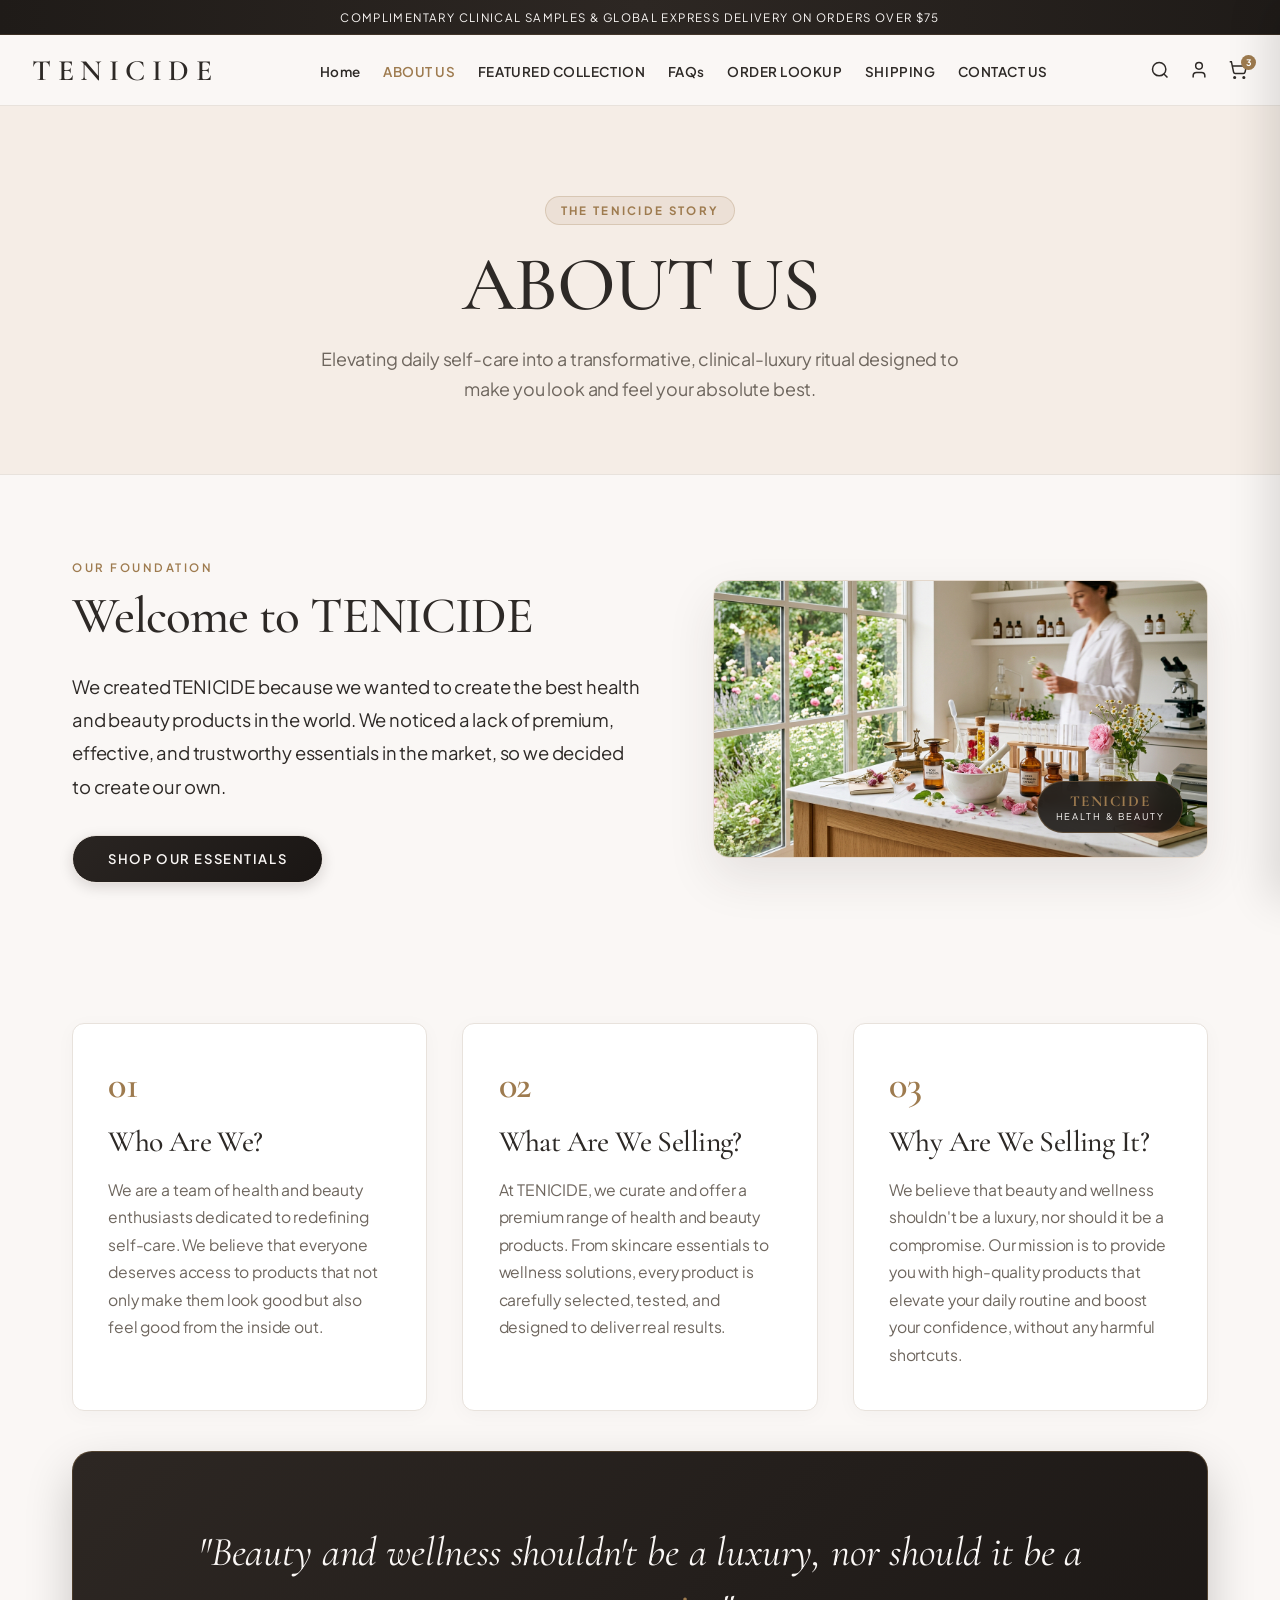
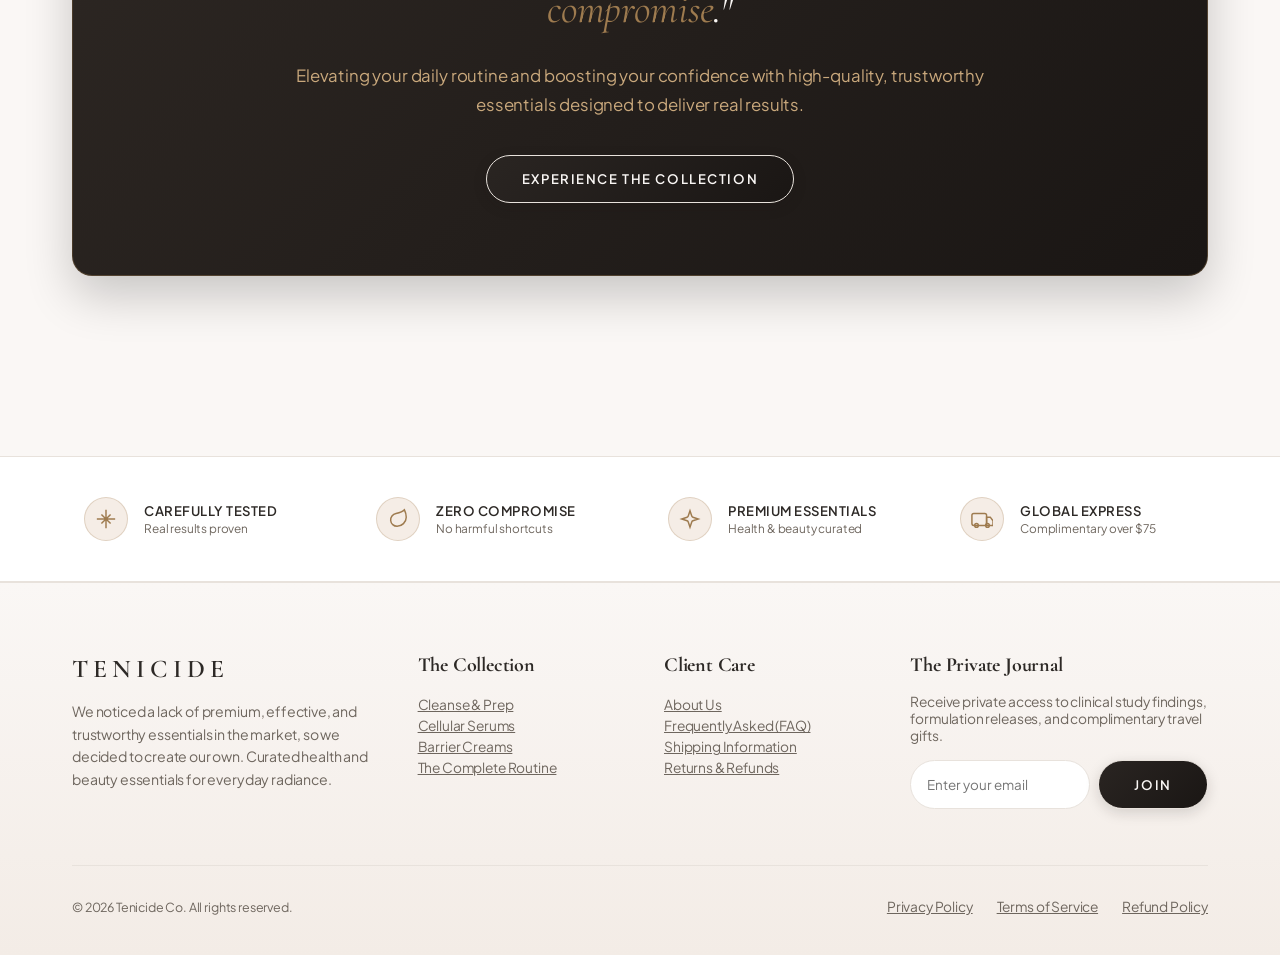
==== commit 7dfd7ce7: "feat: add collection page and update store pages and server script" ====
--- a/about.html
+++ b/about.html
@@ -124,11 +124,11 @@
       <a href="/" class="header__logo">TENICIDE</a>
       <ul class="header__nav">
         <li><a href="/" class="header__link">Home</a></li>
-        <li><a href="/about" class="header__link active">ABOUT US</a></li>
-        <li><a href="/#products" class="header__link">FEATURED COLLECTION</a></li>
-        <li><a href="/faq" class="header__link">FAQs</a></li>
-        <li><a href="/shipping#tracking" class="header__link">ORDER LOOKUP</a></li>
-        <li><a href="/shipping" class="header__link">SHIPPING</a></li>
+        <li><a href="about.html" class="header__link active">ABOUT US</a></li>
+        <li><a href="collection.html" class="header__link">FEATURED COLLECTION</a></li>
+        <li><a href="faq.html" class="header__link">FAQs</a></li>
+        <li><a href="shipping.html#tracking" class="header__link">ORDER LOOKUP</a></li>
+        <li><a href="shipping.html" class="header__link">SHIPPING</a></li>
         <li><a href="contact.html" class="header__link">CONTACT US</a></li>
       </ul>
       <div class="header__icons">
@@ -160,7 +160,7 @@
             <h2 class="welcome__heading">Welcome to TENICIDE</h2>
             <p class="welcome__lead">We created TENICIDE because we wanted to create the best health and beauty products in the world. We noticed a lack of premium, effective, and trustworthy essentials in the market, so we decided to create our own.</p>
             <div style="display:flex;gap:1rem;margin-top:2rem;flex-wrap:wrap;">
-              <a href="/#products" class="button-primary">Shop Our Essentials</a>
+              <a href="collection.html" class="button-primary">Shop Our Essentials</a>
             </div>
           </div>
           <div>
@@ -206,7 +206,7 @@
         <div class="mission-banner">
           <blockquote class="mission-banner__quote">"Beauty and wellness shouldn't be a luxury, nor should it be a <span>compromise</span>."</blockquote>
           <p class="mission-banner__desc">Elevating your daily routine and boosting your confidence with high-quality, trustworthy essentials designed to deliver real results.</p>
-          <a href="/#products" class="button-primary">Experience The Collection</a>
+          <a href="collection.html" class="button-primary">Experience The Collection</a>
         </div>
       </div>
     </section>
